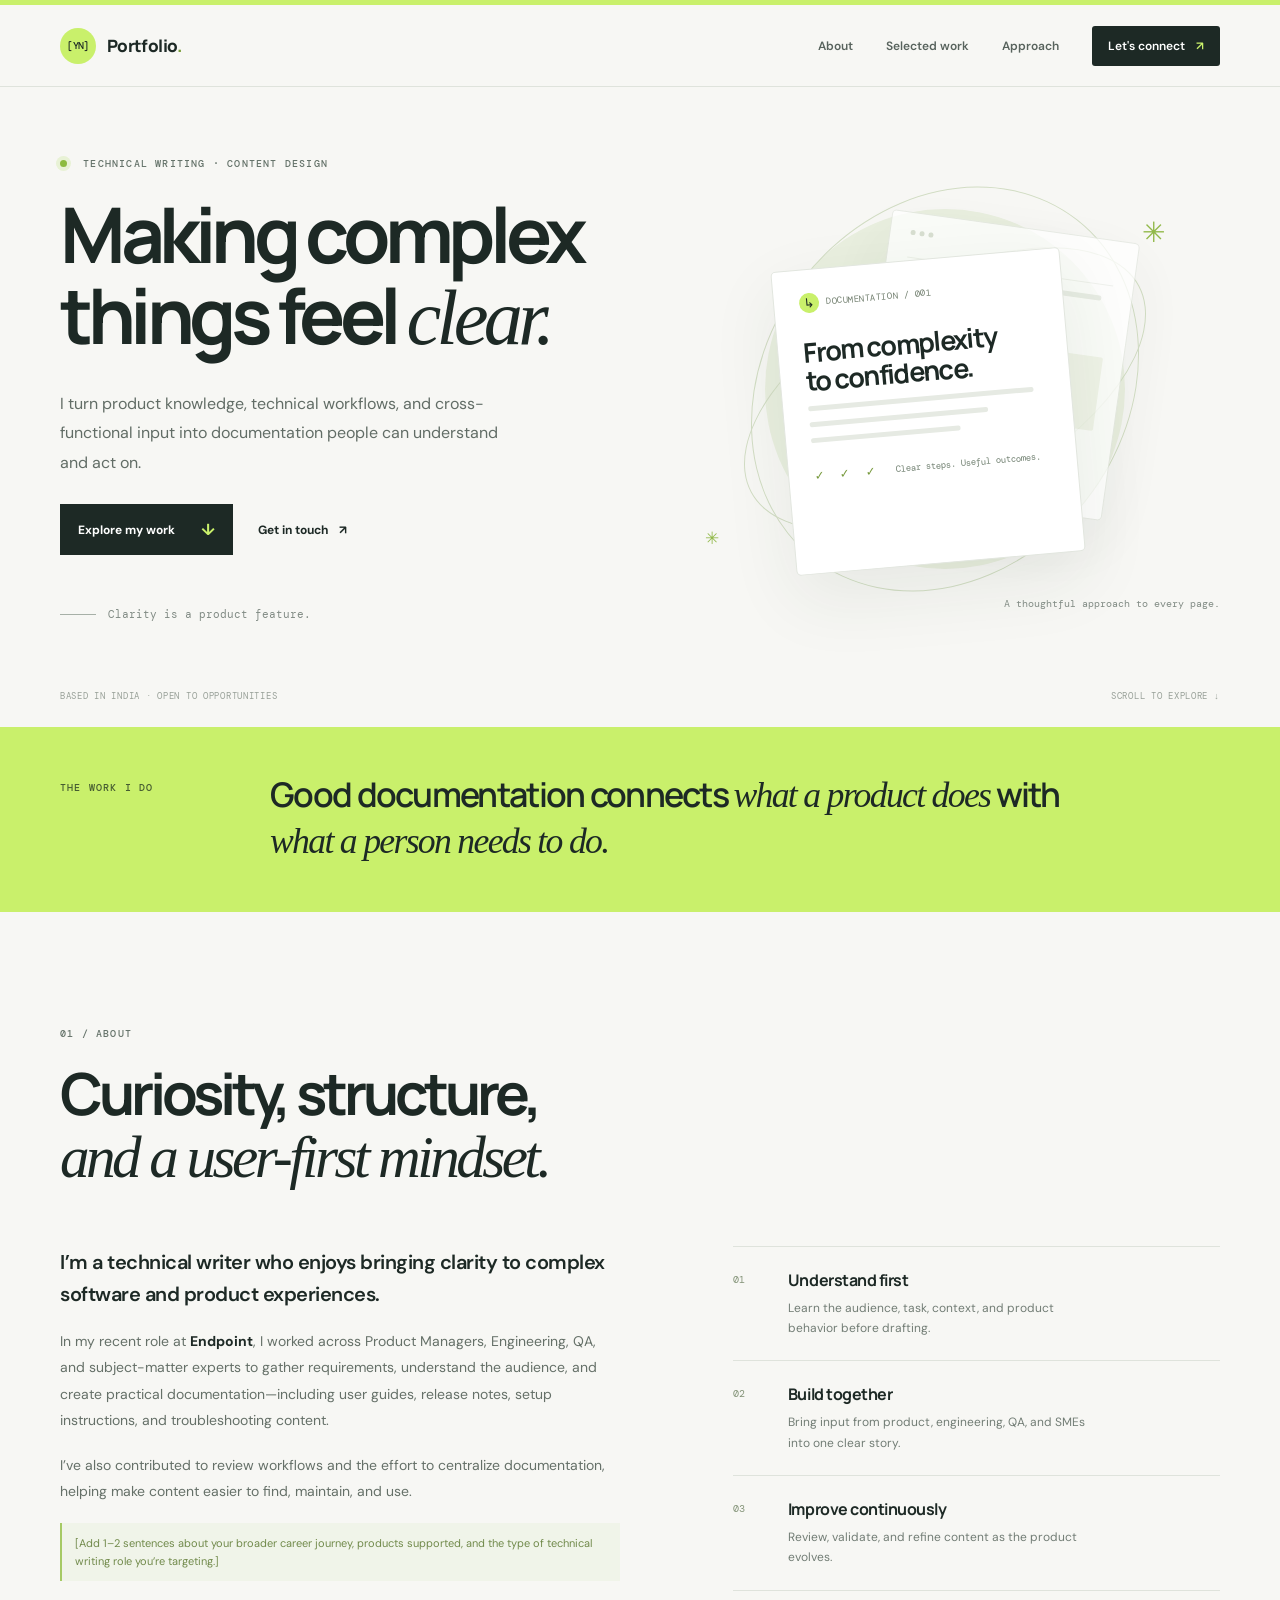
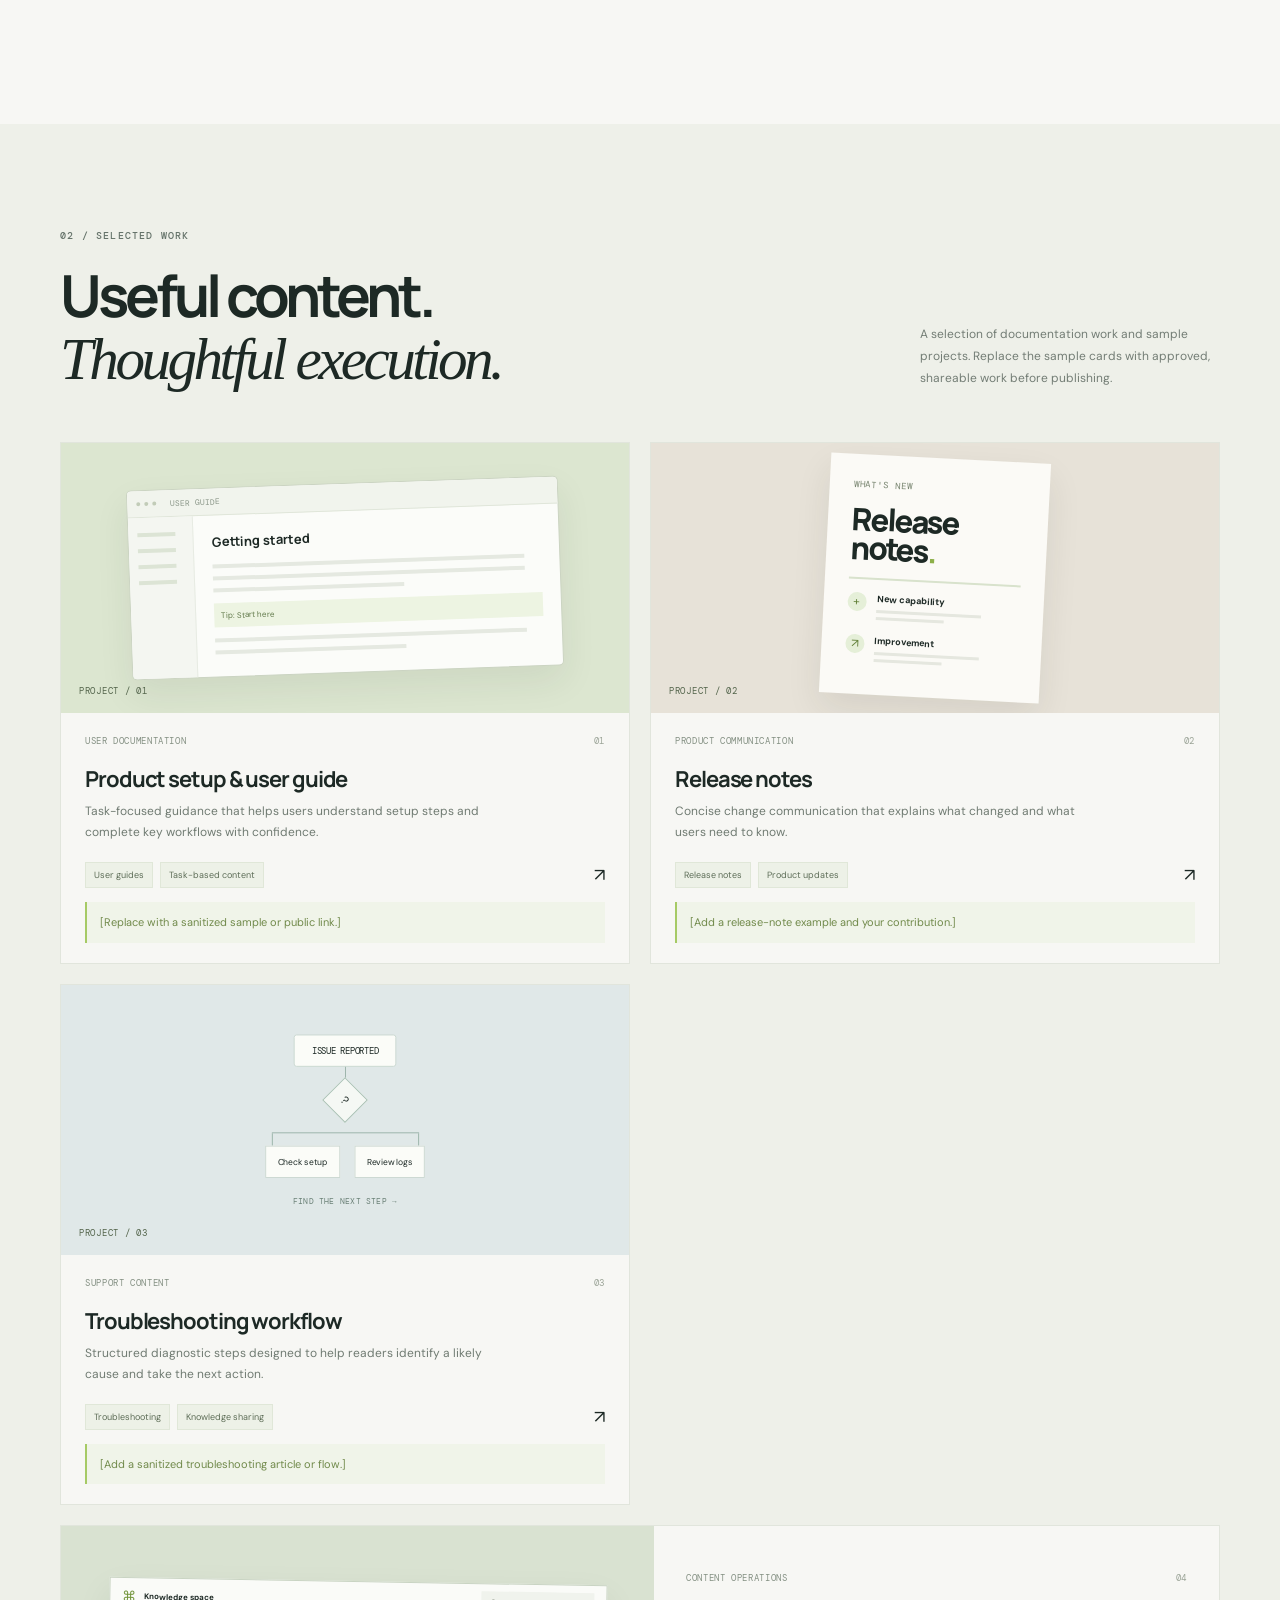
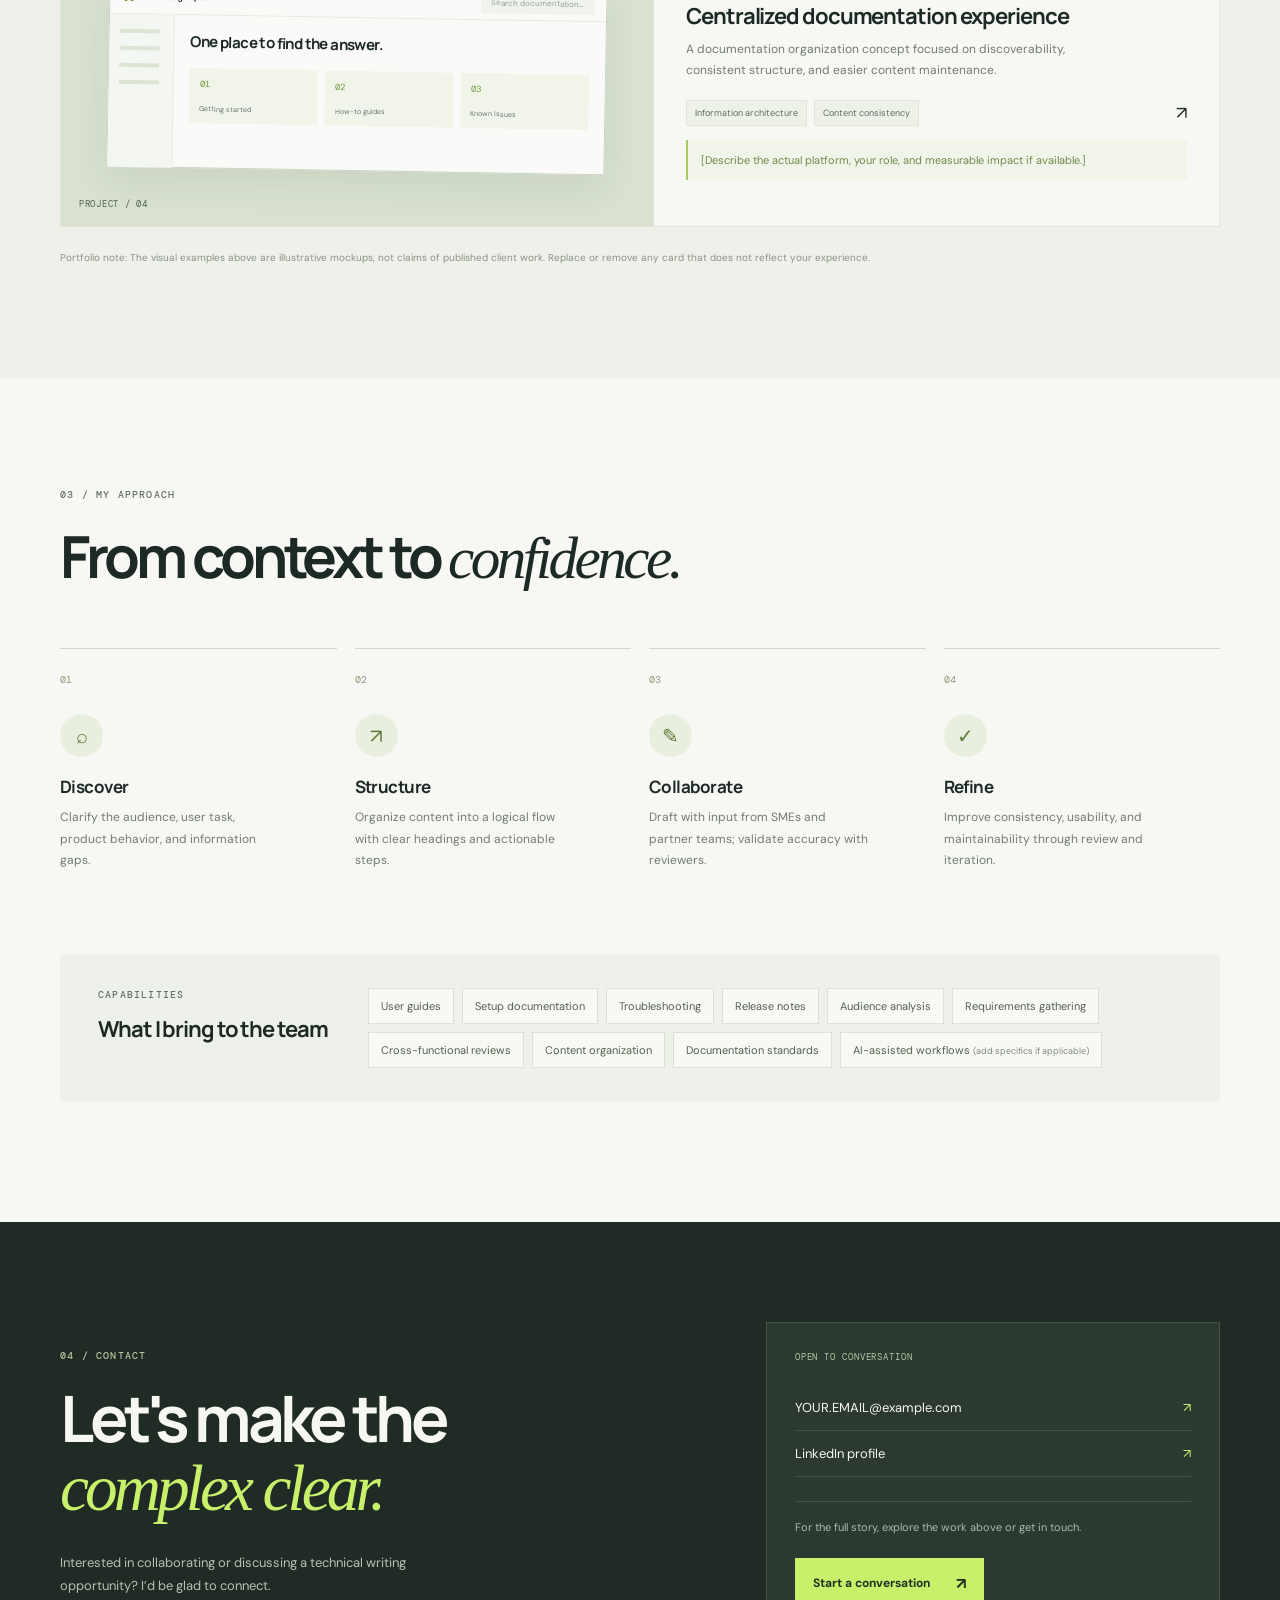
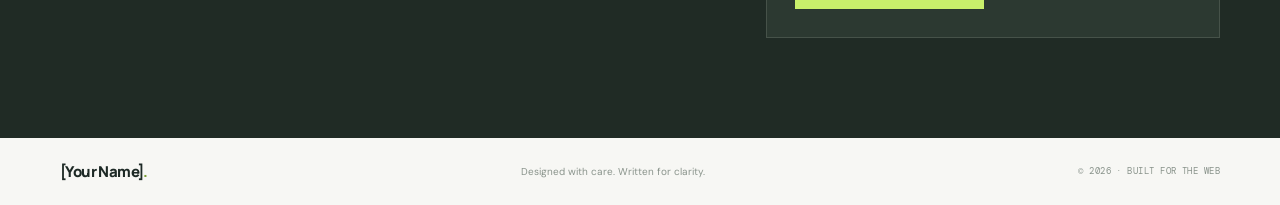
==== portfolio/index.html @ e4fd346b "Add initial technical writing portfolio layout This HTML file serves as a technical writing portfoli" ====
<!doctype html>
<html lang="en">
<head>
  <meta charset="utf-8">
  <meta name="viewport" content="width=device-width, initial-scale=1">
  <meta name="theme-color" content="#f7f7f4">
  <meta name="description" content="Technical writing portfolio showcasing documentation, content design, and cross-functional collaboration.">
  <title>[Your Name] — Technical Writing Portfolio</title>
  <link rel="preconnect" href="https://fonts.googleapis.com">
  <link rel="preconnect" href="https://fonts.gstatic.com" crossorigin>
  <link href="https://fonts.googleapis.com/css2?family=DM+Mono:wght@400;500&family=DM+Sans:wght@400;500;600;700&family=Manrope:wght@400;500;600;700;800&display=swap" rel="stylesheet">
  <style>
 :root{--paper:#f7f7f4;--ink:#1d2925;--muted:#68736d;--line:#dfe3dc;--green:#c9f06b;--green-dark:#334a25;--white:#fff;--serif:Georgia,"Times New Roman",serif;--sans:"DM Sans",sans-serif;--display:"Manrope",sans-serif;--mono:"DM Mono",monospace}
*{box-sizing:border-box}html{scroll-behavior:smooth;scroll-padding-top:90px}body{margin:0;background:var(--paper);color:var(--ink);font-family:var(--sans);-webkit-font-smoothing:antialiased}a{color:inherit;text-decoration:none}.topline{height:5px;background:var(--green)}.section-wrap{width:min(1160px,calc(100% - 64px));margin-inline:auto}.site-header{height:82px;padding:0 max(32px,calc((100vw - 1160px)/2));display:flex;align-items:center;justify-content:space-between;border-bottom:1px solid var(--line);background:rgba(247,247,244,.93);position:sticky;top:0;z-index:20;backdrop-filter:blur(14px)}.brand{display:flex;align-items:center;gap:11px;font-family:var(--display);font-weight:800;letter-spacing:-.04em}.brand-mark{display:grid;place-items:center;width:36px;height:36px;border-radius:50%;background:var(--green);font:500 10px var(--mono);letter-spacing:-.06em}.brand-name{font-size:17px}.brand-period,.footer-brand span{color:#789d35}.nav{display:flex;align-items:center;gap:33px;font-size:12px;font-weight:600;color:#58635d}.nav a{transition:color .2s}.nav a:hover,.text-link:hover{color:#73972e}.nav .nav-cta{padding:12px 16px;background:var(--ink);color:white;border-radius:3px}.nav-cta span{margin-left:8px;color:var(--green)}.menu-toggle{display:none}
.hero{min-height:640px;display:grid;grid-template-columns:1fr .9fr;align-items:center;position:relative;padding-top:50px;padding-bottom:86px}.eyebrow{font:500 10px var(--mono);letter-spacing:.12em;color:#65736a;margin:0 0 24px}.status-dot{display:inline-block;width:7px;height:7px;background:#8cbb3e;border-radius:50%;margin-right:9px;box-shadow:0 0 0 4px #e8f2d5}.hero h1,.section-heading h2,.work-heading h2,.contact-copy h2{font:700 clamp(46px,6vw,78px)/1.03 var(--display);letter-spacing:-.07em;margin:0}.hero h1 em,.section-heading h2 em,.work-heading h2 em,.contact-copy h2 em{font:italic 400 1.02em var(--serif);letter-spacing:-.06em}.hero-intro{max-width:465px;color:#626d66;font-size:16px;line-height:1.85;margin:26px 0 27px}.hero-actions{display:flex;align-items:center;gap:25px}.button{display:inline-flex;align-items:center;gap:26px;padding:15px 18px;font-size:12px;font-weight:700;transition:transform .2s,background .2s}.button:hover{transform:translateY(-2px)}.button-dark{background:var(--ink);color:white}.button-dark span{color:var(--green);font-size:16px}.text-link{font-size:12px;font-weight:700}.text-link span{margin-left:8px}.hero-note{display:flex;align-items:center;gap:12px;margin-top:52px;font:11px var(--mono);color:#818b84}.note-line{width:36px;height:1px;background:#a7b0a7}
.hero-art{height:460px;position:relative;display:flex;align-items:center;justify-content:center;isolation:isolate}.hero-art:before{content:"";position:absolute;width:360px;height:360px;border-radius:50%;background:#e9efdf;z-index:-2}.art-orbit{position:absolute;border:1px solid #d2ddc4;border-radius:50%;transform:rotate(-28deg)}.orbit-one{width:440px;height:220px}.orbit-two{width:360px;height:430px;transform:rotate(38deg)}.doc-card{position:absolute;width:270px;background:white;border:1px solid #e2e6df;box-shadow:0 25px 70px #263a2914;border-radius:5px}.card-back{padding:17px 20px;width:250px;height:280px;transform:translate(52px,-24px) rotate(8deg);opacity:.75}.doc-top{display:flex;gap:4px;padding-bottom:22px;border-bottom:1px solid #edf0eb}.doc-top span{width:5px;height:5px;border-radius:50%;background:#d1d9cc}.fake-line{height:5px;width:75%;background:#e6eae3;border-radius:2px;margin:11px 0}.fake-line.wide{width:95%}.fake-line.short{width:48%}.fake-line.medium{width:63%}.fake-block{height:74px;background:#f0f4e9;margin-top:24px;border-radius:2px}.card-front{padding:23px 25px;width:290px;min-height:305px;transform:translate(-17px,22px) rotate(-5deg)}.doc-label{font:9px var(--mono);letter-spacing:.06em;color:#748171;display:flex;align-items:center;gap:7px}.mini-icon{display:grid;place-items:center;width:20px;height:20px;border-radius:50%;background:var(--green);color:var(--ink);font-size:13px}.doc-heading{font:700 27px/1.08 var(--display);letter-spacing:-.06em;margin-top:24px}.doc-checks{margin-top:25px;display:grid;grid-template-columns:20px 20px 20px auto;align-items:center;gap:6px;color:#789a3e;font-size:12px}.doc-checks div{font:9px var(--mono);color:#718071;margin-left:4px}.art-spark{position:absolute;color:#92b94a;font-size:28px}.spark-one{top:55px;right:55px}.spark-two{bottom:70px;left:34px;font-size:17px}.art-caption{position:absolute;right:0;bottom:9px;font:10px var(--mono);color:#818b84}.hero-bottom{position:absolute;bottom:25px;left:0;right:0;display:flex;justify-content:space-between;color:#98a098;font:9px var(--mono);letter-spacing:.08em}
.intro-band{background:var(--green);padding:45px 0 48px}.band-inner{display:grid;grid-template-columns:190px 1fr;gap:20px;align-items:start}.band-inner .eyebrow{color:#465c31;margin:9px 0}.band-statement{font:600 clamp(23px,3vw,34px)/1.35 var(--display);letter-spacing:-.05em;max-width:800px;margin:0}.band-statement span{font:italic 400 1.05em var(--serif)}
.about-section{padding-top:115px;padding-bottom:125px}.section-heading{margin-bottom:54px}.section-heading .eyebrow,.work-heading .eyebrow,.contact-copy .eyebrow{margin-bottom:23px}.section-heading h2,.work-heading h2{font-size:clamp(39px,4.7vw,58px)}.about-grid{display:grid;grid-template-columns:1fr .85fr;gap:100px}.about-copy{max-width:560px}.about-copy p{font-size:14px;line-height:1.9;color:#657068;margin:0 0 18px}.about-copy p.lead{font-size:20px;line-height:1.6;color:var(--ink);font-weight:600;letter-spacing:-.025em}.about-copy strong{color:var(--ink)}.placeholder-note{color:#718a4b!important;background:#f0f4e9;border-left:2px solid #a6ca65;padding:11px 13px;font-size:11px!important;line-height:1.65!important}.about-aside{border-top:1px solid var(--line)}.aside-card{display:grid;grid-template-columns:40px 1fr;gap:15px;padding:22px 0;border-bottom:1px solid var(--line)}.aside-number{font:10px var(--mono);color:#829276;padding-top:4px}.aside-card h3{font:700 16px var(--display);letter-spacing:-.03em;margin:0 0 7px}.aside-card p{font-size:12px;line-height:1.7;color:#727d75;margin:0;max-width:310px}
.work-section{background:#eef0e9;padding:105px 0 112px}.work-heading{display:flex;justify-content:space-between;align-items:end;gap:35px;margin-bottom:48px}.work-heading-note{max-width:300px;color:#737d75;font-size:12px;line-height:1.8;margin:0 0 5px}.project-grid{display:grid;grid-template-columns:1fr 1fr;gap:20px}.project-card{background:var(--paper);border:1px solid #e1e5dc;transition:transform .25s,box-shadow .25s;min-width:0}.project-card:hover{transform:translateY(-5px);box-shadow:0 18px 36px #263a2910}.project-feature{grid-column:span 1}.project-wide{grid-column:span 2;display:grid;grid-template-columns:1.05fr 1fr}.project-visual{height:270px;position:relative;display:flex;align-items:center;justify-content:center;overflow:hidden;background:#dce6d0}.visual-index{position:absolute;left:18px;bottom:16px;font:9px var(--mono);letter-spacing:.08em;color:#53644b}.visual-guide{background:#dce6d0}.visual-window{width:76%;height:190px;background:#fbfcf9;border:1px solid #cbd4c2;border-radius:5px;box-shadow:0 15px 35px #25392114;overflow:hidden;transform:rotate(-2deg)}.window-bar{height:27px;background:#f1f4ed;border-bottom:1px solid #e0e6da;display:flex;align-items:center;gap:4px;padding:0 9px}.window-bar span{width:4px;height:4px;background:#c2ccb8;border-radius:50%}.window-bar b{font:8px var(--mono);color:#899587;margin-left:10px}.guide-layout{display:grid;grid-template-columns:65px 1fr;height:160px}.guide-side{background:#f4f6f1;border-right:1px solid #e7ebe3;padding:15px 9px}.guide-side i{display:block;height:4px;width:38px;background:#dce4d5;margin:0 0 12px}.guide-page{padding:17px 18px}.guide-page b{display:block;font:700 13px var(--display);margin-bottom:14px}.guide-page>span{display:block;height:4px;width:95%;background:#e5e9e1;margin:8px 0}.guide-page>span.short{width:58%}.guide-callout{font-size:8px;color:#61794a;background:#edf4e2;padding:7px;margin:11px 0}.visual-release{background:#e7e2d8}.release-sheet{width:220px;background:#fbfaf6;padding:24px 24px 18px;box-shadow:0 15px 35px #2e2a2117;transform:rotate(3deg)}.release-kicker{font:9px var(--mono);letter-spacing:.1em;color:#76836e}.release-title{font:800 31px/.95 var(--display);letter-spacing:-.07em;margin:14px 0}.release-title span{color:#8caf48}.release-rule{height:2px;background:#d8e2cc;margin-bottom:13px}.release-row{display:flex;gap:10px;margin:11px 0}.release-bullet{display:grid;place-items:center;width:19px;height:19px;border-radius:50%;background:#e5efd8;color:#64823b;font-size:12px}.release-row b{display:block;font-size:9px;margin-bottom:5px}.release-row i{display:block;width:105px;height:3px;background:#e5e7df;margin:4px 0}.release-row i.half{width:68px}.visual-troubleshoot{background:#e0e8e8}.flow-board{width:240px;text-align:center;display:flex;flex-direction:column;align-items:center;transform:scale(.95)}.flow-pill{font:9px var(--mono);padding:10px 18px;background:#fbfcf8;border:1px solid #cbd8d1;border-radius:3px}.flow-stem{height:18px;width:1px;background:#9ab3a9}.flow-diamond{display:grid;place-items:center;width:34px;height:34px;background:#f5f8f4;border:1px solid #a9c0b4;transform:rotate(45deg);font-size:12px}.flow-diamond::first-letter{transform:rotate(-45deg)}.flow-branches{width:155px;height:22px;display:flex;justify-content:space-between;border-top:1px solid #9ab3a9;margin-top:17px}.flow-branches span{height:15px;width:1px;background:#9ab3a9}.flow-outcomes{display:flex;gap:15px;margin-top:-8px}.flow-outcomes div{font-size:9px;background:#fbfcf8;border:1px solid #cbd8d1;padding:10px 12px}.flow-foot{font:8px var(--mono);letter-spacing:.06em;color:#6b8177;margin-top:19px}.visual-library{background:#d9e2d1}.library-panel{width:84%;height:190px;background:#fafbf8;border:1px solid #c9d4c3;box-shadow:0 15px 35px #25392114;transform:rotate(1deg)}.library-header{height:36px;display:flex;align-items:center;gap:8px;padding:0 12px;border-bottom:1px solid #e6ebe1;font-size:8px}.library-mark{font-size:14px;color:#72953b}.library-search{margin-left:auto;background:#f0f3ed;padding:6px 10px;color:#98a193}.library-content{display:grid;grid-template-columns:65px 1fr;height:153px}.library-nav{border-right:1px solid #e6ebe1;background:#f4f6f1;padding:15px 10px}.library-nav i{display:block;width:40px;height:4px;background:#dce4d5;margin-bottom:13px}.library-main{padding:16px}.library-title{font:700 15px var(--display);letter-spacing:-.04em;margin-bottom:16px}.library-cards{display:flex;gap:7px}.library-cards div{display:flex;flex-direction:column;gap:14px;background:#f1f5e9;padding:10px;flex:1}.library-cards b{font:9px var(--mono);color:#789846}.library-cards span{font-size:7px;color:#687566}.project-info{padding:22px 24px 20px}.project-meta{display:flex;justify-content:space-between;font:9px var(--mono);letter-spacing:.07em;color:#849083}.project-meta span:last-child{color:#9ba497}.project-info h3{font:700 22px/1.2 var(--display);letter-spacing:-.05em;margin:19px 0 9px}.project-info>p:not(.placeholder-note){font-size:12px;line-height:1.75;color:#707b72;max-width:430px;margin:0 0 19px}.project-footer{display:flex;align-items:center;gap:7px;flex-wrap:wrap}.tag{font-size:9px;color:#5e6e58;background:#edf1e7;border:1px solid #e0e7d8;padding:6px 8px}.project-footer a{margin-left:auto;font-size:18px}.small-note{margin:14px 0 0}.project-wide .project-visual{height:100%;min-height:300px}.project-wide .project-info{align-self:center;padding:32px}.work-disclaimer{font-size:10px;color:#8a9488;margin:22px 0 0;line-height:1.7}
.approach-section{padding-top:110px;padding-bottom:120px}.process-grid{display:grid;grid-template-columns:repeat(4,1fr);gap:18px;margin:55px 0 82px}.process-step{border-top:1px solid #cfd7ca;padding-top:18px;position:relative}.process-count{font:10px var(--mono);color:#8a9c7b}.process-icon{width:43px;height:43px;border-radius:50%;background:#e9efdf;display:grid;place-items:center;margin:26px 0 18px;font-size:20px;color:#5e7b39}.process-step h3{font:700 17px var(--display);letter-spacing:-.03em;margin:0 0 9px}.process-step p{font-size:12px;line-height:1.8;color:#717c73;margin:0;max-width:220px}.skills-panel{background:#eef1e9;padding:34px 38px;display:grid;grid-template-columns:240px 1fr;gap:30px}.skills-panel .eyebrow{margin-bottom:13px}.skills-panel h3{font:700 22px var(--display);letter-spacing:-.05em;margin:0}.skill-list{display:flex;align-content:start;align-items:flex-start;flex-wrap:wrap;gap:8px}.skill-list span{padding:10px 12px;border:1px solid #dbe2d4;background:#f8f9f5;font-size:11px;color:#53614f}.skill-list small{font-size:9px;color:#7f8a7b}
.contact-section{background:#202b25;color:#f6f7f1;padding:100px 0}.contact-inner{display:grid;grid-template-columns:1fr .75fr;gap:100px;align-items:center}.contact-copy .eyebrow{color:#b3c49d}.contact-copy h2{font-size:clamp(44px,5vw,68px)}.contact-copy h2 em{color:var(--green)}.contact-copy>p:last-child{font-size:13px;line-height:1.8;color:#b6c0b8;max-width:370px;margin-top:25px}.contact-card{background:#2c3931;border:1px solid #465249;padding:28px}.contact-card-label{font:9px var(--mono);letter-spacing:.1em;color:#b7c8a4;display:block;margin-bottom:22px}.contact-link{display:flex;justify-content:space-between;gap:15px;padding:14px 0;border-bottom:1px solid #465249;font-size:13px}.contact-link span{color:var(--green)}.contact-separator{height:1px;background:#465249;margin:24px 0 16px}.contact-small{font-size:11px;line-height:1.7;color:#aeb9b0}.button-light{background:var(--green);color:#24311f;margin-top:10px}.button-light span{font-size:16px}.footer{display:flex;align-items:center;justify-content:space-between;padding-top:23px;padding-bottom:23px;gap:15px}.footer-brand{font:800 15px var(--display);letter-spacing:-.04em}.footer p{font-size:10px;color:#89938b;margin:0}.footer>span{font:9px var(--mono);color:#89938b;letter-spacing:.05em}
.reveal{opacity:0;transform:translateY(18px);transition:opacity .7s ease,transform .7s ease}.reveal.is-visible{opacity:1;transform:translateY(0)}@media(prefers-reduced-motion:reduce){html{scroll-behavior:auto}.reveal{opacity:1;transform:none;transition:none}*{animation:none!important;transition:none!important}}
@media(max-width:850px){.section-wrap{width:min(100% - 40px,680px)}.site-header{padding:0 20px;height:72px}.menu-toggle{display:flex;flex-direction:column;gap:5px;border:0;background:none;padding:10px;cursor:pointer}.menu-toggle span{width:22px;height:2px;background:var(--ink)}.nav{display:none;position:absolute;top:71px;left:0;right:0;background:var(--paper);padding:20px;flex-direction:column;align-items:stretch;gap:0;border-bottom:1px solid var(--line)}.nav.open{display:flex}.nav a{padding:14px 4px}.nav .nav-cta{margin-top:8px;text-align:center}.hero{grid-template-columns:1fr .8fr;min-height:600px}.hero h1{font-size:clamp(42px,7vw,60px)}.hero-art{transform:scale(.83);margin:0 -35px}.about-grid{gap:40px}.project-info{padding:20px}.project-info h3{font-size:19px}.project-visual{height:235px}.project-wide .project-visual{min-height:260px}.skills-panel{grid-template-columns:1fr;gap:22px}.contact-inner{gap:40px}}
@media(max-width:620px){.section-wrap{width:calc(100% - 38px)}.hero{display:flex;flex-direction:column;align-items:stretch;padding-top:65px;padding-bottom:78px;min-height:unset}.hero h1{font-size:clamp(49px,13vw,68px)}.hero-intro{font-size:14px}.hero-note{margin-top:32px}.hero-art{height:340px;transform:scale(.82);margin:-3px -30px 0}.hero-bottom{bottom:22px;font-size:8px}.hero-bottom span:last-child{display:none}.intro-band{padding:33px 0}.band-inner{grid-template-columns:1fr;gap:9px}.band-inner .eyebrow{margin:0}.band-statement{font-size:25px}.about-section,.approach-section{padding-top:78px;padding-bottom:80px}.section-heading{margin-bottom:35px}.section-heading h2,.work-heading h2{font-size:42px}.about-grid{grid-template-columns:1fr;gap:35px}.about-copy p.lead{font-size:18px}.work-section{padding:75px 0 78px}.work-heading{display:block;margin-bottom:30px}.work-heading-note{margin-top:22px}.project-grid{grid-template-columns:1fr;gap:16px}.project-wide{grid-column:span 1;display:block}.project-wide .project-visual{height:245px;min-height:0}.project-wide .project-info{padding:20px}.project-visual{height:245px}.process-grid{grid-template-columns:1fr 1fr;gap:28px 17px;margin:38px 0 54px}.process-icon{margin:18px 0 14px}.process-step p{font-size:11px}.skills-panel{padding:25px 20px}.skill-list span{font-size:10px;padding:9px}.contact-section{padding:75px 0}.contact-inner{grid-template-columns:1fr;gap:35px}.contact-copy h2{font-size:52px}.contact-card{padding:23px 20px}.contact-link{font-size:11px}.footer{flex-wrap:wrap}.footer p{order:3;width:100%}.footer>span{font-size:8px}}

</style>
</head>
<body>
  <div class="topline"></div>
  <header class="site-header">
    <a class="brand" href="#home" aria-label="Back to top">
      <span class="brand-mark">[YN]</span>
      <span class="brand-name">Portfolio<span class="brand-period">.</span></span>
    </a>
    <button class="menu-toggle" aria-label="Toggle navigation" aria-expanded="false">
      <span></span><span></span>
    </button>
    <nav class="nav" aria-label="Main navigation">
      <a href="#about">About</a>
      <a href="#work">Selected work</a>
      <a href="#approach">Approach</a>
      <a href="#contact" class="nav-cta">Let's connect <span aria-hidden="true">↗</span></a>
    </nav>
  </header>

  <main>
    <section class="hero section-wrap" id="home">
      <div class="hero-copy reveal">
        <p class="eyebrow"><span class="status-dot"></span> TECHNICAL WRITING · CONTENT DESIGN</p>
        <h1>Making complex<br>things feel <em>clear.</em></h1>
        <p class="hero-intro">I turn product knowledge, technical workflows, and cross-functional input into documentation people can understand and act on.</p>
        <div class="hero-actions">
          <a class="button button-dark" href="#work">Explore my work <span aria-hidden="true">↓</span></a>
          <a class="text-link" href="#contact">Get in touch <span aria-hidden="true">↗</span></a>
        </div>
        <div class="hero-note"><span class="note-line"></span><span>Clarity is a product feature.</span></div>
      </div>
      <div class="hero-art reveal" aria-label="Abstract documentation illustration">
        <div class="art-orbit orbit-one"></div><div class="art-orbit orbit-two"></div>
        <div class="art-spark spark-one">✳</div><div class="art-spark spark-two">✳</div>
        <div class="doc-card card-back"><div class="doc-top"><span></span><span></span><span></span></div><div class="fake-line wide"></div><div class="fake-line"></div><div class="fake-line short"></div><div class="fake-block"></div></div>
        <div class="doc-card card-front">
          <div class="doc-label"><span class="mini-icon">↳</span> DOCUMENTATION / 001</div>
          <div class="doc-heading">From complexity<br>to confidence.</div>
          <div class="fake-line wide"></div><div class="fake-line"></div><div class="fake-line medium"></div>
          <div class="doc-checks"><span>✓</span><span>✓</span><span>✓</span><div>Clear steps. Useful outcomes.</div></div>
        </div>
        <div class="art-caption">A thoughtful approach to every page.</div>
      </div>
      <div class="hero-bottom"><span>BASED IN INDIA · OPEN TO OPPORTUNITIES</span><span>SCROLL TO EXPLORE ↓</span></div>
    </section>

    <section class="intro-band">
      <div class="section-wrap band-inner">
        <p class="eyebrow">THE WORK I DO</p>
        <p class="band-statement">Good documentation connects <span>what a product does</span> with <span>what a person needs to do.</span></p>
      </div>
    </section>

    <section class="section-wrap about-section" id="about">
      <div class="section-heading reveal">
        <p class="eyebrow">01 / ABOUT</p>
        <h2>Curiosity, structure,<br><em>and a user-first mindset.</em></h2>
      </div>
      <div class="about-grid">
        <div class="about-copy reveal">
          <p class="lead">I’m a technical writer who enjoys bringing clarity to complex software and product experiences.</p>
          <p>In my recent role at <strong>Endpoint</strong>, I worked across Product Managers, Engineering, QA, and subject-matter experts to gather requirements, understand the audience, and create practical documentation—including user guides, release notes, setup instructions, and troubleshooting content.</p>
          <p>I’ve also contributed to review workflows and the effort to centralize documentation, helping make content easier to find, maintain, and use.</p>
          <p class="placeholder-note">[Add 1–2 sentences about your broader career journey, products supported, and the type of technical writing role you’re targeting.]</p>
        </div>
        <div class="about-aside reveal">
          <div class="aside-card">
            <span class="aside-number">01</span><div><h3>Understand first</h3><p>Learn the audience, task, context, and product behavior before drafting.</p></div>
          </div>
          <div class="aside-card">
            <span class="aside-number">02</span><div><h3>Build together</h3><p>Bring input from product, engineering, QA, and SMEs into one clear story.</p></div>
          </div>
          <div class="aside-card">
            <span class="aside-number">03</span><div><h3>Improve continuously</h3><p>Review, validate, and refine content as the product evolves.</p></div>
          </div>
        </div>
      </div>
    </section>

    <section class="work-section" id="work">
      <div class="section-wrap">
        <div class="work-heading reveal">
          <div><p class="eyebrow">02 / SELECTED WORK</p><h2>Useful content.<br><em>Thoughtful execution.</em></h2></div>
          <p class="work-heading-note">A selection of documentation work and sample projects. Replace the sample cards with approved, shareable work before publishing.</p>
        </div>
        <div class="project-grid">
          <article class="project-card project-feature reveal">
            <div class="project-visual visual-guide">
              <div class="visual-window"><div class="window-bar"><span></span><span></span><span></span><b>USER GUIDE</b></div><div class="guide-layout"><div class="guide-side"><i></i><i></i><i></i><i></i></div><div class="guide-page"><b>Getting started</b><span></span><span></span><span class="short"></span><div class="guide-callout">Tip: Start here</div><span></span><span class="short"></span></div></div></div>
              <span class="visual-index">PROJECT / 01</span>
            </div>
            <div class="project-info"><div class="project-meta"><span>USER DOCUMENTATION</span><span>01</span></div><h3>Product setup & user guide</h3><p>Task-focused guidance that helps users understand setup steps and complete key workflows with confidence.</p><div class="project-footer"><span class="tag">User guides</span><span class="tag">Task-based content</span><a href="#contact" aria-label="Ask about the user guide sample">↗</a></div><p class="placeholder-note small-note">[Replace with a sanitized sample or public link.]</p></div>
          </article>
          <article class="project-card reveal">
            <div class="project-visual visual-release">
              <div class="release-sheet"><div class="release-kicker">WHAT'S NEW</div><div class="release-title">Release<br>notes<span>.</span></div><div class="release-rule"></div><div class="release-row"><span class="release-bullet">+</span><div><b>New capability</b><i></i><i class="half"></i></div></div><div class="release-row"><span class="release-bullet">↗</span><div><b>Improvement</b><i></i><i class="half"></i></div></div></div>
              <span class="visual-index">PROJECT / 02</span>
            </div>
            <div class="project-info"><div class="project-meta"><span>PRODUCT COMMUNICATION</span><span>02</span></div><h3>Release notes</h3><p>Concise change communication that explains what changed and what users need to know.</p><div class="project-footer"><span class="tag">Release notes</span><span class="tag">Product updates</span><a href="#contact" aria-label="Ask about the release notes sample">↗</a></div><p class="placeholder-note small-note">[Add a release-note example and your contribution.]</p></div>
          </article>
          <article class="project-card reveal">
            <div class="project-visual visual-troubleshoot">
              <div class="flow-board"><div class="flow-pill">ISSUE REPORTED</div><div class="flow-stem"></div><div class="flow-diamond">?</div><div class="flow-branches"><span></span><span></span></div><div class="flow-outcomes"><div>Check setup</div><div>Review logs</div></div><div class="flow-foot">FIND THE NEXT STEP →</div></div>
              <span class="visual-index">PROJECT / 03</span>
            </div>
            <div class="project-info"><div class="project-meta"><span>SUPPORT CONTENT</span><span>03</span></div><h3>Troubleshooting workflow</h3><p>Structured diagnostic steps designed to help readers identify a likely cause and take the next action.</p><div class="project-footer"><span class="tag">Troubleshooting</span><span class="tag">Knowledge sharing</span><a href="#contact" aria-label="Ask about the troubleshooting sample">↗</a></div><p class="placeholder-note small-note">[Add a sanitized troubleshooting article or flow.]</p></div>
          </article>
          <article class="project-card project-wide reveal">
            <div class="project-visual visual-library">
              <div class="library-panel"><div class="library-header"><span class="library-mark">⌘</span><b>Knowledge space</b><span class="library-search">Search documentation…</span></div><div class="library-content"><div class="library-nav"><i></i><i></i><i></i><i></i></div><div class="library-main"><div class="library-title">One place to find the answer.</div><div class="library-cards"><div><b>01</b><span>Getting started</span></div><div><b>02</b><span>How-to guides</span></div><div><b>03</b><span>Known issues</span></div></div></div></div></div>
              <span class="visual-index">PROJECT / 04</span>
            </div>
            <div class="project-info"><div class="project-meta"><span>CONTENT OPERATIONS</span><span>04</span></div><h3>Centralized documentation experience</h3><p>A documentation organization concept focused on discoverability, consistent structure, and easier content maintenance.</p><div class="project-footer"><span class="tag">Information architecture</span><span class="tag">Content consistency</span><a href="#contact" aria-label="Ask about documentation centralization">↗</a></div><p class="placeholder-note small-note">[Describe the actual platform, your role, and measurable impact if available.]</p></div>
          </article>
        </div>
        <p class="work-disclaimer">Portfolio note: The visual examples above are illustrative mockups, not claims of published client work. Replace or remove any card that does not reflect your experience.</p>
      </div>
    </section>

    <section class="section-wrap approach-section" id="approach">
      <div class="section-heading reveal">
        <p class="eyebrow">03 / MY APPROACH</p>
        <h2>From context to <em>confidence.</em></h2>
      </div>
      <div class="process-grid">
        <div class="process-step reveal"><span class="process-count">01</span><div class="process-icon">⌕</div><h3>Discover</h3><p>Clarify the audience, user task, product behavior, and information gaps.</p></div>
        <div class="process-step reveal"><span class="process-count">02</span><div class="process-icon">↗</div><h3>Structure</h3><p>Organize content into a logical flow with clear headings and actionable steps.</p></div>
        <div class="process-step reveal"><span class="process-count">03</span><div class="process-icon">✎</div><h3>Collaborate</h3><p>Draft with input from SMEs and partner teams; validate accuracy with reviewers.</p></div>
        <div class="process-step reveal"><span class="process-count">04</span><div class="process-icon">✓</div><h3>Refine</h3><p>Improve consistency, usability, and maintainability through review and iteration.</p></div>
      </div>
      <div class="skills-panel reveal">
        <div><p class="eyebrow">CAPABILITIES</p><h3>What I bring to the team</h3></div>
        <div class="skill-list">
          <span>User guides</span><span>Setup documentation</span><span>Troubleshooting</span><span>Release notes</span><span>Audience analysis</span><span>Requirements gathering</span><span>Cross-functional reviews</span><span>Content organization</span><span>Documentation standards</span><span>AI-assisted workflows <small>(add specifics if applicable)</small></span>
        </div>
      </div>
    </section>

    <section class="contact-section" id="contact">
      <div class="section-wrap contact-inner">
        <div class="contact-copy reveal"><p class="eyebrow">04 / CONTACT</p><h2>Let's make the<br><em>complex clear.</em></h2><p>Interested in collaborating or discussing a technical writing opportunity? I’d be glad to connect.</p></div>
        <div class="contact-card reveal">
          <span class="contact-card-label">OPEN TO CONVERSATION</span>
          <a class="contact-link" href="mailto:YOUR.EMAIL@example.com">YOUR.EMAIL@example.com <span>↗</span></a>
          <a class="contact-link" href="https://www.linkedin.com/in/YOUR-LINKEDIN/" target="_blank" rel="noreferrer">LinkedIn profile <span>↗</span></a>
          <div class="contact-separator"></div>
          <p class="contact-small">For the full story, explore the work above or get in touch.</p>
          <a class="button button-light" href="mailto:YOUR.EMAIL@example.com">Start a conversation <span>↗</span></a>
        </div>
      </div>
    </section>
  </main>

  <footer class="footer section-wrap"><a class="footer-brand" href="#home">[Your Name]<span>.</span></a><p>Designed with care. Written for clarity.</p><span>© <span id="year"></span> · BUILT FOR THE WEB</span></footer>
  <script>
const menuButton = document.querySelector('.menu-toggle');
const nav = document.querySelector('.nav');
if (menuButton && nav) {
  menuButton.addEventListener('click', () => {
    const isOpen = nav.classList.toggle('open');
    menuButton.setAttribute('aria-expanded', String(isOpen));
  });
  nav.querySelectorAll('a').forEach(link => link.addEventListener('click', () => {
    nav.classList.remove('open');
    menuButton.setAttribute('aria-expanded', 'false');
  }));
}

document.querySelector('#year').textContent = new Date().getFullYear();

const revealItems = document.querySelectorAll('.reveal');
if ('IntersectionObserver' in window) {
  const observer = new IntersectionObserver(entries => {
    entries.forEach(entry => {
      if (entry.isIntersecting) {
        entry.target.classList.add('is-visible');
        observer.unobserve(entry.target);
      }
    });
  }, { threshold: 0.12 });
  revealItems.forEach(item => observer.observe(item));
} else {
  revealItems.forEach(item => item.classList.add('is-visible'));
}

</script>
</body>
</html>
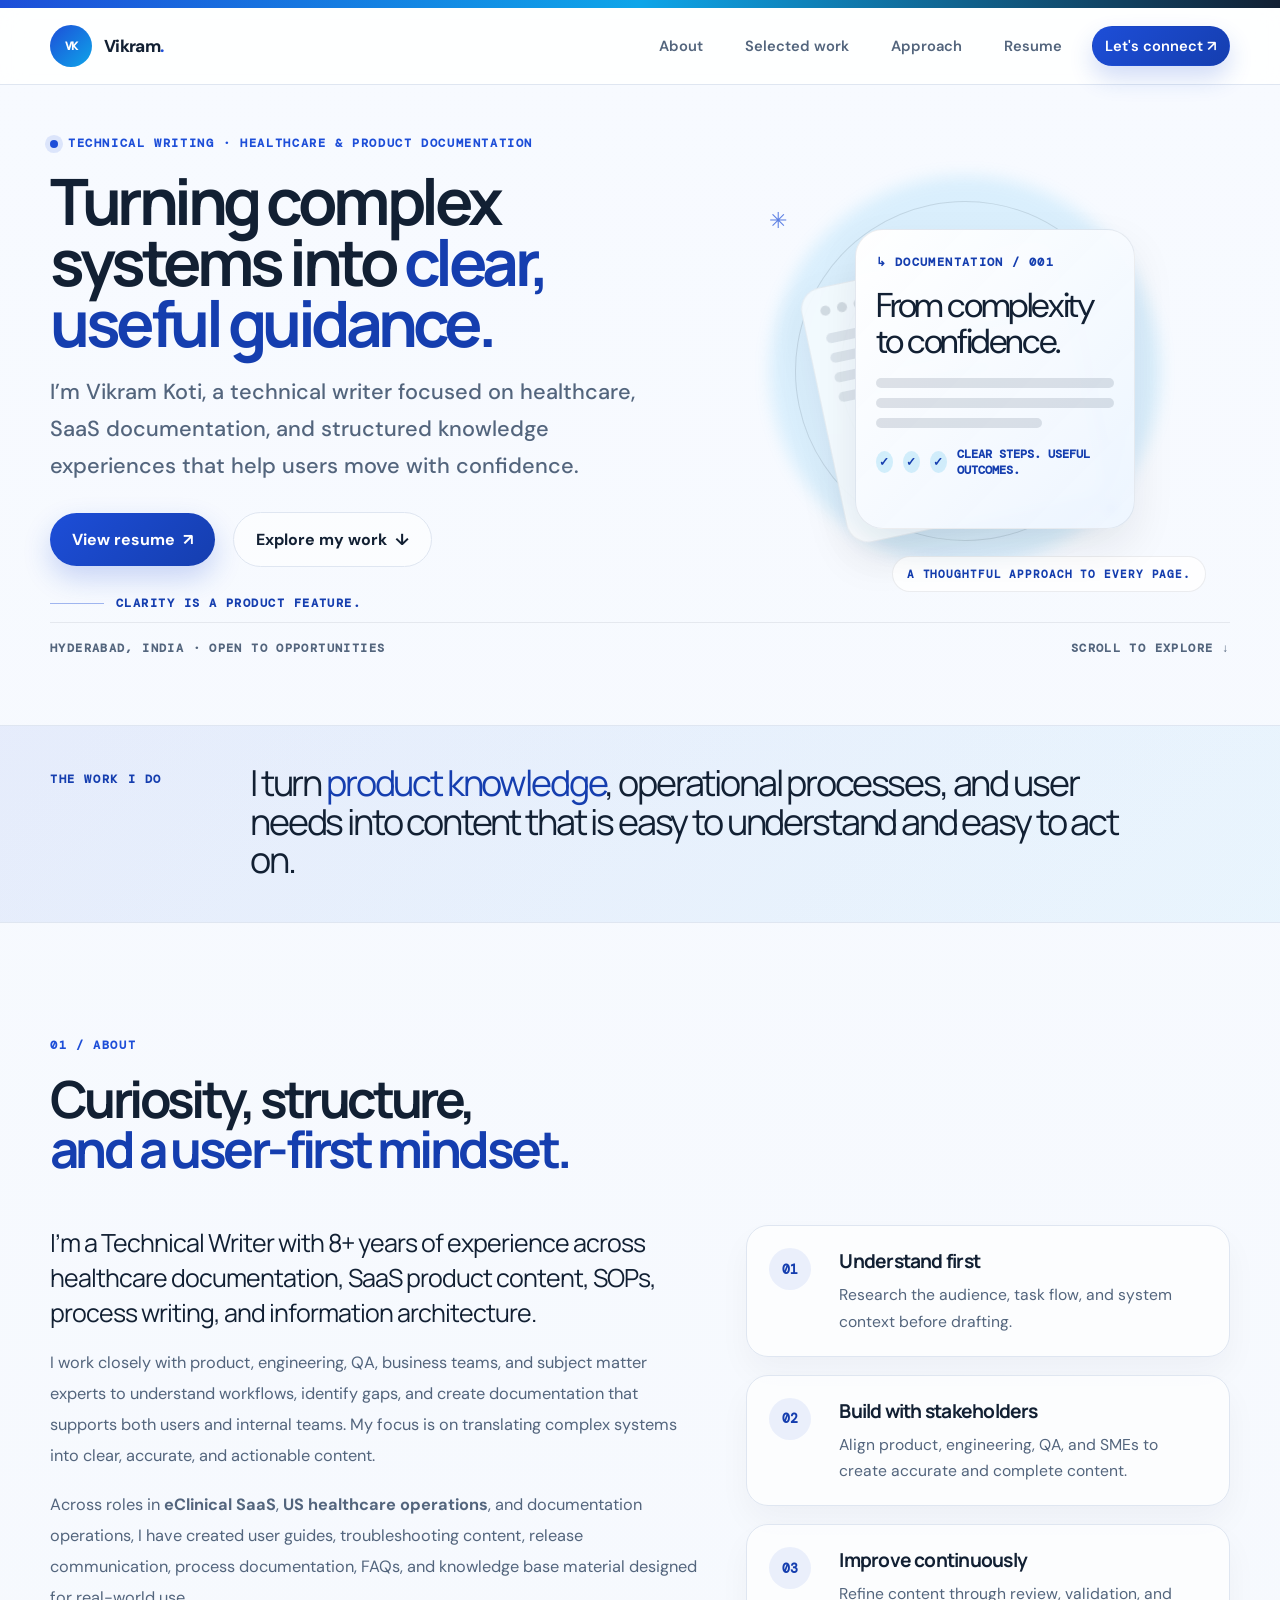
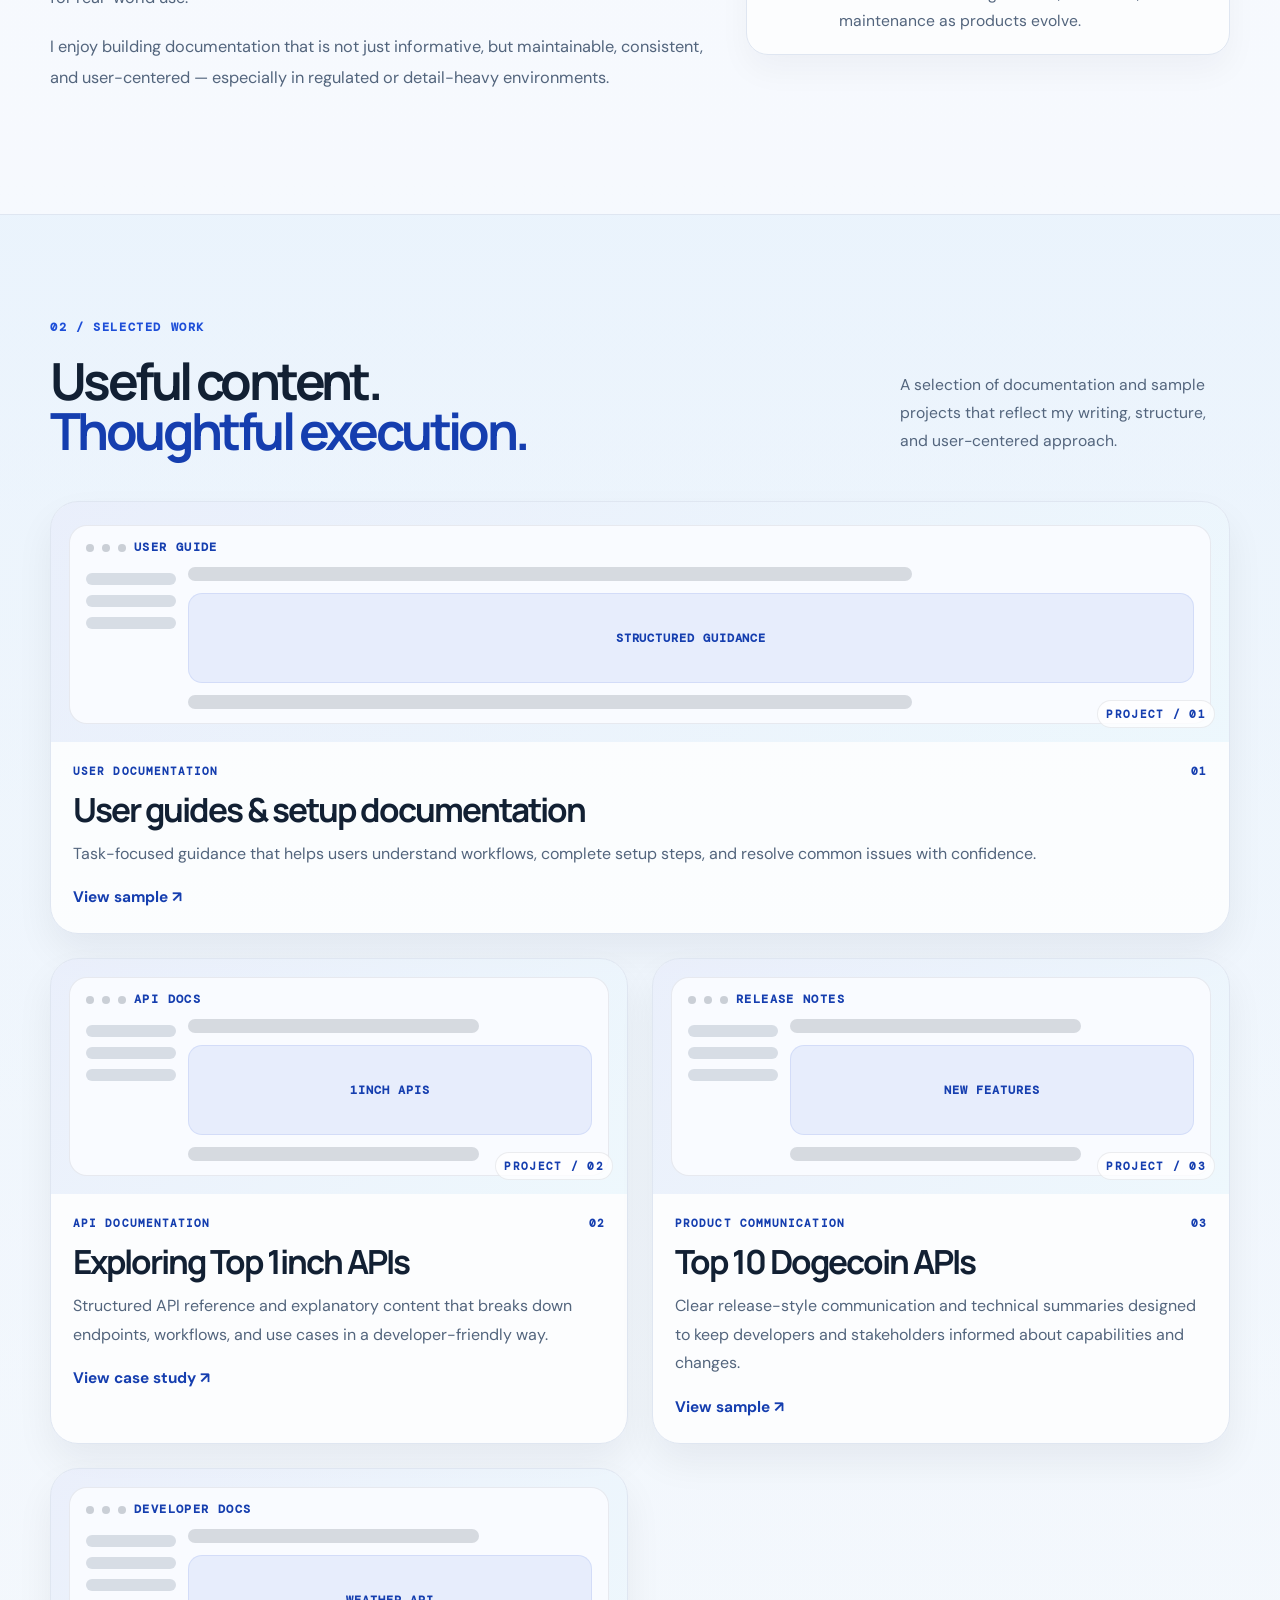
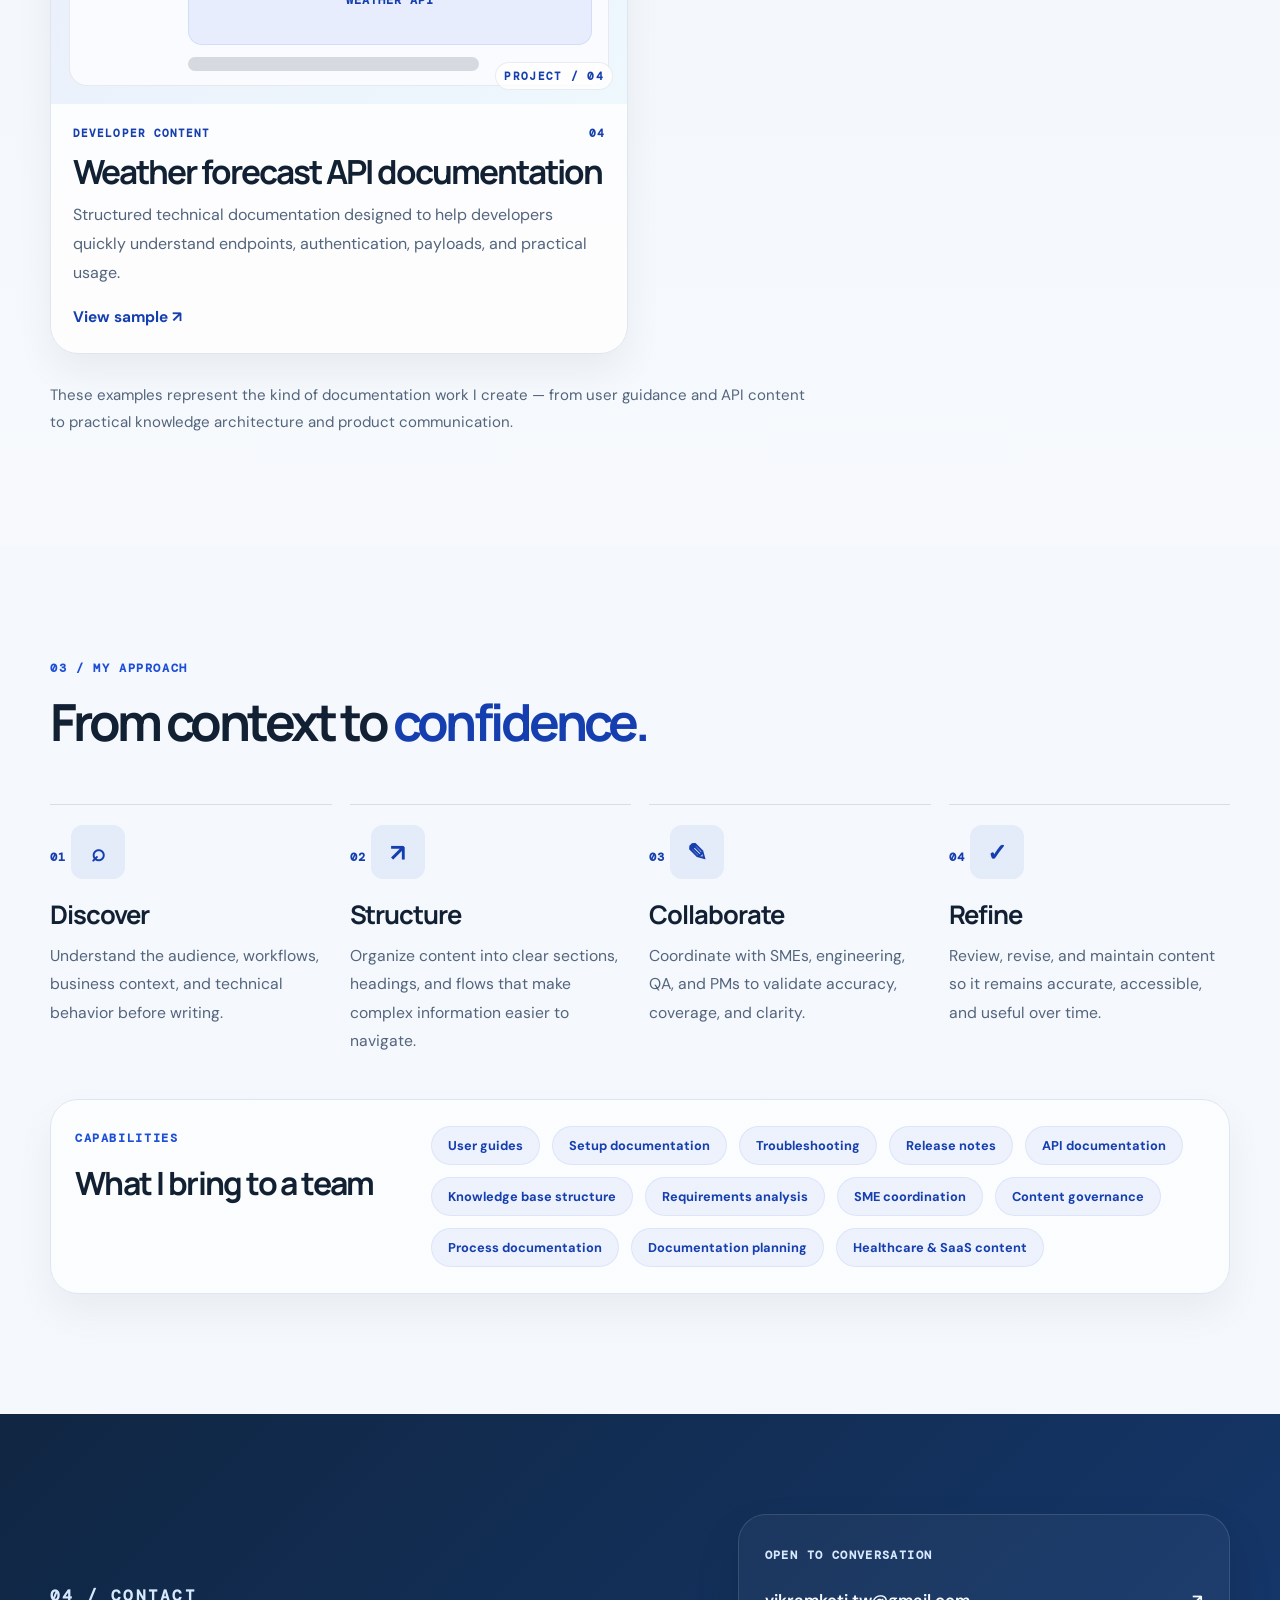
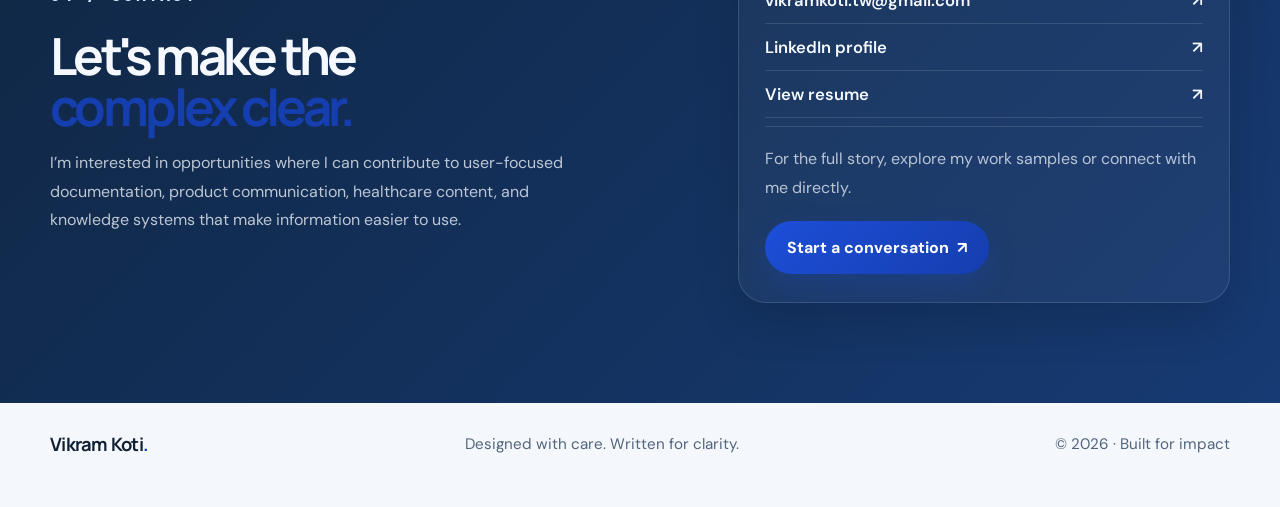
==== commit 17cf8d62: "Align the portfolio page styling with the resume and 1inch case study look and add resume links thro" ====
--- a/portfolio/index.html
+++ b/portfolio/index.html
@@ -3,101 +3,1106 @@
 <head>
   <meta charset="utf-8">
   <meta name="viewport" content="width=device-width, initial-scale=1">
-  <meta name="theme-color" content="#f7f7f4">
-  <meta name="description" content="Technical writing portfolio showcasing documentation, content design, and cross-functional collaboration.">
-  <title>[Your Name] — Technical Writing Portfolio</title>
+  <meta name="theme-color" content="#f4f7fb">
+  <meta name="description" content="Technical writing portfolio showcasing documentation, product communication, and user-centered content design for Vikram Koti.">
+  <title>Vikram Koti — Technical Writing Portfolio</title>
   <link rel="preconnect" href="https://fonts.googleapis.com">
   <link rel="preconnect" href="https://fonts.gstatic.com" crossorigin>
   <link href="https://fonts.googleapis.com/css2?family=DM+Mono:wght@400;500&family=DM+Sans:wght@400;500;600;700&family=Manrope:wght@400;500;600;700;800&display=swap" rel="stylesheet">
   <style>
- :root{--paper:#f7f7f4;--ink:#1d2925;--muted:#68736d;--line:#dfe3dc;--green:#c9f06b;--green-dark:#334a25;--white:#fff;--serif:Georgia,"Times New Roman",serif;--sans:"DM Sans",sans-serif;--display:"Manrope",sans-serif;--mono:"DM Mono",monospace}
-*{box-sizing:border-box}html{scroll-behavior:smooth;scroll-padding-top:90px}body{margin:0;background:var(--paper);color:var(--ink);font-family:var(--sans);-webkit-font-smoothing:antialiased}a{color:inherit;text-decoration:none}.topline{height:5px;background:var(--green)}.section-wrap{width:min(1160px,calc(100% - 64px));margin-inline:auto}.site-header{height:82px;padding:0 max(32px,calc((100vw - 1160px)/2));display:flex;align-items:center;justify-content:space-between;border-bottom:1px solid var(--line);background:rgba(247,247,244,.93);position:sticky;top:0;z-index:20;backdrop-filter:blur(14px)}.brand{display:flex;align-items:center;gap:11px;font-family:var(--display);font-weight:800;letter-spacing:-.04em}.brand-mark{display:grid;place-items:center;width:36px;height:36px;border-radius:50%;background:var(--green);font:500 10px var(--mono);letter-spacing:-.06em}.brand-name{font-size:17px}.brand-period,.footer-brand span{color:#789d35}.nav{display:flex;align-items:center;gap:33px;font-size:12px;font-weight:600;color:#58635d}.nav a{transition:color .2s}.nav a:hover,.text-link:hover{color:#73972e}.nav .nav-cta{padding:12px 16px;background:var(--ink);color:white;border-radius:3px}.nav-cta span{margin-left:8px;color:var(--green)}.menu-toggle{display:none}
-.hero{min-height:640px;display:grid;grid-template-columns:1fr .9fr;align-items:center;position:relative;padding-top:50px;padding-bottom:86px}.eyebrow{font:500 10px var(--mono);letter-spacing:.12em;color:#65736a;margin:0 0 24px}.status-dot{display:inline-block;width:7px;height:7px;background:#8cbb3e;border-radius:50%;margin-right:9px;box-shadow:0 0 0 4px #e8f2d5}.hero h1,.section-heading h2,.work-heading h2,.contact-copy h2{font:700 clamp(46px,6vw,78px)/1.03 var(--display);letter-spacing:-.07em;margin:0}.hero h1 em,.section-heading h2 em,.work-heading h2 em,.contact-copy h2 em{font:italic 400 1.02em var(--serif);letter-spacing:-.06em}.hero-intro{max-width:465px;color:#626d66;font-size:16px;line-height:1.85;margin:26px 0 27px}.hero-actions{display:flex;align-items:center;gap:25px}.button{display:inline-flex;align-items:center;gap:26px;padding:15px 18px;font-size:12px;font-weight:700;transition:transform .2s,background .2s}.button:hover{transform:translateY(-2px)}.button-dark{background:var(--ink);color:white}.button-dark span{color:var(--green);font-size:16px}.text-link{font-size:12px;font-weight:700}.text-link span{margin-left:8px}.hero-note{display:flex;align-items:center;gap:12px;margin-top:52px;font:11px var(--mono);color:#818b84}.note-line{width:36px;height:1px;background:#a7b0a7}
-.hero-art{height:460px;position:relative;display:flex;align-items:center;justify-content:center;isolation:isolate}.hero-art:before{content:"";position:absolute;width:360px;height:360px;border-radius:50%;background:#e9efdf;z-index:-2}.art-orbit{position:absolute;border:1px solid #d2ddc4;border-radius:50%;transform:rotate(-28deg)}.orbit-one{width:440px;height:220px}.orbit-two{width:360px;height:430px;transform:rotate(38deg)}.doc-card{position:absolute;width:270px;background:white;border:1px solid #e2e6df;box-shadow:0 25px 70px #263a2914;border-radius:5px}.card-back{padding:17px 20px;width:250px;height:280px;transform:translate(52px,-24px) rotate(8deg);opacity:.75}.doc-top{display:flex;gap:4px;padding-bottom:22px;border-bottom:1px solid #edf0eb}.doc-top span{width:5px;height:5px;border-radius:50%;background:#d1d9cc}.fake-line{height:5px;width:75%;background:#e6eae3;border-radius:2px;margin:11px 0}.fake-line.wide{width:95%}.fake-line.short{width:48%}.fake-line.medium{width:63%}.fake-block{height:74px;background:#f0f4e9;margin-top:24px;border-radius:2px}.card-front{padding:23px 25px;width:290px;min-height:305px;transform:translate(-17px,22px) rotate(-5deg)}.doc-label{font:9px var(--mono);letter-spacing:.06em;color:#748171;display:flex;align-items:center;gap:7px}.mini-icon{display:grid;place-items:center;width:20px;height:20px;border-radius:50%;background:var(--green);color:var(--ink);font-size:13px}.doc-heading{font:700 27px/1.08 var(--display);letter-spacing:-.06em;margin-top:24px}.doc-checks{margin-top:25px;display:grid;grid-template-columns:20px 20px 20px auto;align-items:center;gap:6px;color:#789a3e;font-size:12px}.doc-checks div{font:9px var(--mono);color:#718071;margin-left:4px}.art-spark{position:absolute;color:#92b94a;font-size:28px}.spark-one{top:55px;right:55px}.spark-two{bottom:70px;left:34px;font-size:17px}.art-caption{position:absolute;right:0;bottom:9px;font:10px var(--mono);color:#818b84}.hero-bottom{position:absolute;bottom:25px;left:0;right:0;display:flex;justify-content:space-between;color:#98a098;font:9px var(--mono);letter-spacing:.08em}
-.intro-band{background:var(--green);padding:45px 0 48px}.band-inner{display:grid;grid-template-columns:190px 1fr;gap:20px;align-items:start}.band-inner .eyebrow{color:#465c31;margin:9px 0}.band-statement{font:600 clamp(23px,3vw,34px)/1.35 var(--display);letter-spacing:-.05em;max-width:800px;margin:0}.band-statement span{font:italic 400 1.05em var(--serif)}
-.about-section{padding-top:115px;padding-bottom:125px}.section-heading{margin-bottom:54px}.section-heading .eyebrow,.work-heading .eyebrow,.contact-copy .eyebrow{margin-bottom:23px}.section-heading h2,.work-heading h2{font-size:clamp(39px,4.7vw,58px)}.about-grid{display:grid;grid-template-columns:1fr .85fr;gap:100px}.about-copy{max-width:560px}.about-copy p{font-size:14px;line-height:1.9;color:#657068;margin:0 0 18px}.about-copy p.lead{font-size:20px;line-height:1.6;color:var(--ink);font-weight:600;letter-spacing:-.025em}.about-copy strong{color:var(--ink)}.placeholder-note{color:#718a4b!important;background:#f0f4e9;border-left:2px solid #a6ca65;padding:11px 13px;font-size:11px!important;line-height:1.65!important}.about-aside{border-top:1px solid var(--line)}.aside-card{display:grid;grid-template-columns:40px 1fr;gap:15px;padding:22px 0;border-bottom:1px solid var(--line)}.aside-number{font:10px var(--mono);color:#829276;padding-top:4px}.aside-card h3{font:700 16px var(--display);letter-spacing:-.03em;margin:0 0 7px}.aside-card p{font-size:12px;line-height:1.7;color:#727d75;margin:0;max-width:310px}
-.work-section{background:#eef0e9;padding:105px 0 112px}.work-heading{display:flex;justify-content:space-between;align-items:end;gap:35px;margin-bottom:48px}.work-heading-note{max-width:300px;color:#737d75;font-size:12px;line-height:1.8;margin:0 0 5px}.project-grid{display:grid;grid-template-columns:1fr 1fr;gap:20px}.project-card{background:var(--paper);border:1px solid #e1e5dc;transition:transform .25s,box-shadow .25s;min-width:0}.project-card:hover{transform:translateY(-5px);box-shadow:0 18px 36px #263a2910}.project-feature{grid-column:span 1}.project-wide{grid-column:span 2;display:grid;grid-template-columns:1.05fr 1fr}.project-visual{height:270px;position:relative;display:flex;align-items:center;justify-content:center;overflow:hidden;background:#dce6d0}.visual-index{position:absolute;left:18px;bottom:16px;font:9px var(--mono);letter-spacing:.08em;color:#53644b}.visual-guide{background:#dce6d0}.visual-window{width:76%;height:190px;background:#fbfcf9;border:1px solid #cbd4c2;border-radius:5px;box-shadow:0 15px 35px #25392114;overflow:hidden;transform:rotate(-2deg)}.window-bar{height:27px;background:#f1f4ed;border-bottom:1px solid #e0e6da;display:flex;align-items:center;gap:4px;padding:0 9px}.window-bar span{width:4px;height:4px;background:#c2ccb8;border-radius:50%}.window-bar b{font:8px var(--mono);color:#899587;margin-left:10px}.guide-layout{display:grid;grid-template-columns:65px 1fr;height:160px}.guide-side{background:#f4f6f1;border-right:1px solid #e7ebe3;padding:15px 9px}.guide-side i{display:block;height:4px;width:38px;background:#dce4d5;margin:0 0 12px}.guide-page{padding:17px 18px}.guide-page b{display:block;font:700 13px var(--display);margin-bottom:14px}.guide-page>span{display:block;height:4px;width:95%;background:#e5e9e1;margin:8px 0}.guide-page>span.short{width:58%}.guide-callout{font-size:8px;color:#61794a;background:#edf4e2;padding:7px;margin:11px 0}.visual-release{background:#e7e2d8}.release-sheet{width:220px;background:#fbfaf6;padding:24px 24px 18px;box-shadow:0 15px 35px #2e2a2117;transform:rotate(3deg)}.release-kicker{font:9px var(--mono);letter-spacing:.1em;color:#76836e}.release-title{font:800 31px/.95 var(--display);letter-spacing:-.07em;margin:14px 0}.release-title span{color:#8caf48}.release-rule{height:2px;background:#d8e2cc;margin-bottom:13px}.release-row{display:flex;gap:10px;margin:11px 0}.release-bullet{display:grid;place-items:center;width:19px;height:19px;border-radius:50%;background:#e5efd8;color:#64823b;font-size:12px}.release-row b{display:block;font-size:9px;margin-bottom:5px}.release-row i{display:block;width:105px;height:3px;background:#e5e7df;margin:4px 0}.release-row i.half{width:68px}.visual-troubleshoot{background:#e0e8e8}.flow-board{width:240px;text-align:center;display:flex;flex-direction:column;align-items:center;transform:scale(.95)}.flow-pill{font:9px var(--mono);padding:10px 18px;background:#fbfcf8;border:1px solid #cbd8d1;border-radius:3px}.flow-stem{height:18px;width:1px;background:#9ab3a9}.flow-diamond{display:grid;place-items:center;width:34px;height:34px;background:#f5f8f4;border:1px solid #a9c0b4;transform:rotate(45deg);font-size:12px}.flow-diamond::first-letter{transform:rotate(-45deg)}.flow-branches{width:155px;height:22px;display:flex;justify-content:space-between;border-top:1px solid #9ab3a9;margin-top:17px}.flow-branches span{height:15px;width:1px;background:#9ab3a9}.flow-outcomes{display:flex;gap:15px;margin-top:-8px}.flow-outcomes div{font-size:9px;background:#fbfcf8;border:1px solid #cbd8d1;padding:10px 12px}.flow-foot{font:8px var(--mono);letter-spacing:.06em;color:#6b8177;margin-top:19px}.visual-library{background:#d9e2d1}.library-panel{width:84%;height:190px;background:#fafbf8;border:1px solid #c9d4c3;box-shadow:0 15px 35px #25392114;transform:rotate(1deg)}.library-header{height:36px;display:flex;align-items:center;gap:8px;padding:0 12px;border-bottom:1px solid #e6ebe1;font-size:8px}.library-mark{font-size:14px;color:#72953b}.library-search{margin-left:auto;background:#f0f3ed;padding:6px 10px;color:#98a193}.library-content{display:grid;grid-template-columns:65px 1fr;height:153px}.library-nav{border-right:1px solid #e6ebe1;background:#f4f6f1;padding:15px 10px}.library-nav i{display:block;width:40px;height:4px;background:#dce4d5;margin-bottom:13px}.library-main{padding:16px}.library-title{font:700 15px var(--display);letter-spacing:-.04em;margin-bottom:16px}.library-cards{display:flex;gap:7px}.library-cards div{display:flex;flex-direction:column;gap:14px;background:#f1f5e9;padding:10px;flex:1}.library-cards b{font:9px var(--mono);color:#789846}.library-cards span{font-size:7px;color:#687566}.project-info{padding:22px 24px 20px}.project-meta{display:flex;justify-content:space-between;font:9px var(--mono);letter-spacing:.07em;color:#849083}.project-meta span:last-child{color:#9ba497}.project-info h3{font:700 22px/1.2 var(--display);letter-spacing:-.05em;margin:19px 0 9px}.project-info>p:not(.placeholder-note){font-size:12px;line-height:1.75;color:#707b72;max-width:430px;margin:0 0 19px}.project-footer{display:flex;align-items:center;gap:7px;flex-wrap:wrap}.tag{font-size:9px;color:#5e6e58;background:#edf1e7;border:1px solid #e0e7d8;padding:6px 8px}.project-footer a{margin-left:auto;font-size:18px}.small-note{margin:14px 0 0}.project-wide .project-visual{height:100%;min-height:300px}.project-wide .project-info{align-self:center;padding:32px}.work-disclaimer{font-size:10px;color:#8a9488;margin:22px 0 0;line-height:1.7}
-.approach-section{padding-top:110px;padding-bottom:120px}.process-grid{display:grid;grid-template-columns:repeat(4,1fr);gap:18px;margin:55px 0 82px}.process-step{border-top:1px solid #cfd7ca;padding-top:18px;position:relative}.process-count{font:10px var(--mono);color:#8a9c7b}.process-icon{width:43px;height:43px;border-radius:50%;background:#e9efdf;display:grid;place-items:center;margin:26px 0 18px;font-size:20px;color:#5e7b39}.process-step h3{font:700 17px var(--display);letter-spacing:-.03em;margin:0 0 9px}.process-step p{font-size:12px;line-height:1.8;color:#717c73;margin:0;max-width:220px}.skills-panel{background:#eef1e9;padding:34px 38px;display:grid;grid-template-columns:240px 1fr;gap:30px}.skills-panel .eyebrow{margin-bottom:13px}.skills-panel h3{font:700 22px var(--display);letter-spacing:-.05em;margin:0}.skill-list{display:flex;align-content:start;align-items:flex-start;flex-wrap:wrap;gap:8px}.skill-list span{padding:10px 12px;border:1px solid #dbe2d4;background:#f8f9f5;font-size:11px;color:#53614f}.skill-list small{font-size:9px;color:#7f8a7b}
-.contact-section{background:#202b25;color:#f6f7f1;padding:100px 0}.contact-inner{display:grid;grid-template-columns:1fr .75fr;gap:100px;align-items:center}.contact-copy .eyebrow{color:#b3c49d}.contact-copy h2{font-size:clamp(44px,5vw,68px)}.contact-copy h2 em{color:var(--green)}.contact-copy>p:last-child{font-size:13px;line-height:1.8;color:#b6c0b8;max-width:370px;margin-top:25px}.contact-card{background:#2c3931;border:1px solid #465249;padding:28px}.contact-card-label{font:9px var(--mono);letter-spacing:.1em;color:#b7c8a4;display:block;margin-bottom:22px}.contact-link{display:flex;justify-content:space-between;gap:15px;padding:14px 0;border-bottom:1px solid #465249;font-size:13px}.contact-link span{color:var(--green)}.contact-separator{height:1px;background:#465249;margin:24px 0 16px}.contact-small{font-size:11px;line-height:1.7;color:#aeb9b0}.button-light{background:var(--green);color:#24311f;margin-top:10px}.button-light span{font-size:16px}.footer{display:flex;align-items:center;justify-content:space-between;padding-top:23px;padding-bottom:23px;gap:15px}.footer-brand{font:800 15px var(--display);letter-spacing:-.04em}.footer p{font-size:10px;color:#89938b;margin:0}.footer>span{font:9px var(--mono);color:#89938b;letter-spacing:.05em}
-.reveal{opacity:0;transform:translateY(18px);transition:opacity .7s ease,transform .7s ease}.reveal.is-visible{opacity:1;transform:translateY(0)}@media(prefers-reduced-motion:reduce){html{scroll-behavior:auto}.reveal{opacity:1;transform:none;transition:none}*{animation:none!important;transition:none!important}}
-@media(max-width:850px){.section-wrap{width:min(100% - 40px,680px)}.site-header{padding:0 20px;height:72px}.menu-toggle{display:flex;flex-direction:column;gap:5px;border:0;background:none;padding:10px;cursor:pointer}.menu-toggle span{width:22px;height:2px;background:var(--ink)}.nav{display:none;position:absolute;top:71px;left:0;right:0;background:var(--paper);padding:20px;flex-direction:column;align-items:stretch;gap:0;border-bottom:1px solid var(--line)}.nav.open{display:flex}.nav a{padding:14px 4px}.nav .nav-cta{margin-top:8px;text-align:center}.hero{grid-template-columns:1fr .8fr;min-height:600px}.hero h1{font-size:clamp(42px,7vw,60px)}.hero-art{transform:scale(.83);margin:0 -35px}.about-grid{gap:40px}.project-info{padding:20px}.project-info h3{font-size:19px}.project-visual{height:235px}.project-wide .project-visual{min-height:260px}.skills-panel{grid-template-columns:1fr;gap:22px}.contact-inner{gap:40px}}
-@media(max-width:620px){.section-wrap{width:calc(100% - 38px)}.hero{display:flex;flex-direction:column;align-items:stretch;padding-top:65px;padding-bottom:78px;min-height:unset}.hero h1{font-size:clamp(49px,13vw,68px)}.hero-intro{font-size:14px}.hero-note{margin-top:32px}.hero-art{height:340px;transform:scale(.82);margin:-3px -30px 0}.hero-bottom{bottom:22px;font-size:8px}.hero-bottom span:last-child{display:none}.intro-band{padding:33px 0}.band-inner{grid-template-columns:1fr;gap:9px}.band-inner .eyebrow{margin:0}.band-statement{font-size:25px}.about-section,.approach-section{padding-top:78px;padding-bottom:80px}.section-heading{margin-bottom:35px}.section-heading h2,.work-heading h2{font-size:42px}.about-grid{grid-template-columns:1fr;gap:35px}.about-copy p.lead{font-size:18px}.work-section{padding:75px 0 78px}.work-heading{display:block;margin-bottom:30px}.work-heading-note{margin-top:22px}.project-grid{grid-template-columns:1fr;gap:16px}.project-wide{grid-column:span 1;display:block}.project-wide .project-visual{height:245px;min-height:0}.project-wide .project-info{padding:20px}.project-visual{height:245px}.process-grid{grid-template-columns:1fr 1fr;gap:28px 17px;margin:38px 0 54px}.process-icon{margin:18px 0 14px}.process-step p{font-size:11px}.skills-panel{padding:25px 20px}.skill-list span{font-size:10px;padding:9px}.contact-section{padding:75px 0}.contact-inner{grid-template-columns:1fr;gap:35px}.contact-copy h2{font-size:52px}.contact-card{padding:23px 20px}.contact-link{font-size:11px}.footer{flex-wrap:wrap}.footer p{order:3;width:100%}.footer>span{font-size:8px}}
-
-</style>
+    :root {
+      --bg: #f4f7fb;
+      --surface: #ffffff;
+      --surface-soft: #edf5ff;
+      --surface-strong: #dfeefb;
+      --border: #dfe6f1;
+      --text: #122033;
+      --muted: #53657d;
+      --primary: #1d4ed8;
+      --primary-deep: #153eaf;
+      --accent: #0ea5e9;
+      --shadow: 0 18px 44px rgba(15, 23, 42, 0.08);
+      --mono: "DM Mono", monospace;
+      --sans: "DM Sans", sans-serif;
+      --display: "Manrope", sans-serif;
+    }
+
+    * { box-sizing: border-box; }
+    html { scroll-behavior: smooth; scroll-padding-top: 90px; }
+    body {
+      margin: 0;
+      background: linear-gradient(180deg, #f7faff 0%, var(--bg) 100%);
+      color: var(--text);
+      font-family: var(--sans);
+      -webkit-font-smoothing: antialiased;
+    }
+    img { max-width: 100%; display: block; }
+    a { color: inherit; text-decoration: none; }
+    p { margin: 0; }
+    h1, h2, h3 { margin: 0; font-family: var(--display); letter-spacing: -0.06em; }
+
+    .section-wrap {
+      width: min(1180px, calc(100% - 72px));
+      margin: 0 auto;
+    }
+
+    .site-header {
+      position: sticky;
+      top: 0;
+      z-index: 30;
+      background: rgba(255,255,255,0.85);
+      backdrop-filter: blur(12px);
+      border-bottom: 1px solid var(--border);
+    }
+
+    .site-header .section-wrap {
+      min-height: 76px;
+      display: flex;
+      align-items: center;
+      justify-content: space-between;
+      gap: 18px;
+    }
+
+    .brand {
+      display: inline-flex;
+      align-items: center;
+      gap: 12px;
+      font-weight: 800;
+      letter-spacing: -0.04em;
+      color: var(--text);
+    }
+
+    .brand-mark {
+      width: 42px;
+      height: 42px;
+      border-radius: 50%;
+      display: inline-flex;
+      align-items: center;
+      justify-content: center;
+      background: linear-gradient(135deg, var(--primary) 0%, var(--accent) 100%);
+      color: #fff;
+      font-size: 0.74rem;
+      font-family: var(--mono);
+      font-weight: 700;
+    }
+
+    .brand-name { font-size: 1.08rem; }
+    .brand-period { color: var(--primary); }
+
+    .nav {
+      display: flex;
+      align-items: center;
+      gap: 18px;
+      flex-wrap: wrap;
+    }
+
+    .nav a {
+      color: var(--muted);
+      font-weight: 600;
+      font-size: 0.92rem;
+      padding: 9px 12px;
+      border-radius: 999px;
+      transition: background 0.2s ease, color 0.2s ease;
+    }
+
+    .nav a:hover,
+    .nav a:focus-visible,
+    .nav a.active {
+      background: rgba(29, 78, 216, 0.08);
+      color: var(--primary-deep);
+    }
+
+    .nav-cta {
+      background: linear-gradient(135deg, var(--primary) 0%, var(--primary-deep) 100%);
+      color: #ffffff !important;
+      border: 1px solid transparent;
+      box-shadow: 0 12px 24px rgba(29, 78, 216, 0.2);
+    }
+
+    .menu-toggle {
+      display: none;
+      width: 46px;
+      height: 46px;
+      border: 1px solid var(--border);
+      border-radius: 50%;
+      background: transparent;
+      align-items: center;
+      justify-content: center;
+      flex-direction: column;
+      gap: 5px;
+      cursor: pointer;
+    }
+
+    .menu-toggle span {
+      width: 18px;
+      height: 2px;
+      border-radius: 999px;
+      background: var(--text);
+      display: block;
+    }
+
+    .hero {
+      min-height: 640px;
+      display: grid;
+      grid-template-columns: 1.1fr 0.9fr;
+      align-items: center;
+      padding-top: 46px;
+      padding-bottom: 68px;
+    }
+
+    .eyebrow {
+      display: inline-flex;
+      align-items: center;
+      gap: 10px;
+      font: 700 0.72rem var(--mono);
+      letter-spacing: 0.14em;
+      text-transform: uppercase;
+      color: var(--primary);
+      margin-bottom: 20px;
+    }
+
+    .status-dot {
+      width: 8px;
+      height: 8px;
+      border-radius: 50%;
+      background: var(--primary);
+      box-shadow: 0 0 0 5px rgba(29,78,216,0.12);
+      display: inline-block;
+    }
+
+    .hero h1 {
+      font-size: clamp(3.2rem, 5vw, 5.2rem);
+      line-height: 0.95;
+      letter-spacing: -0.07em;
+      max-width: 640px;
+    }
+
+    .hero h1 em {
+      font-style: normal;
+      color: var(--primary-deep);
+    }
+
+    .hero-intro {
+      max-width: 620px;
+      margin-top: 20px;
+      color: var(--muted);
+      font-size: clamp(1.12rem, 1.7vw, 1.38rem);
+      line-height: 1.7;
+      font-weight: 500;
+    }
+
+    .hero-actions {
+      display: flex;
+      align-items: center;
+      gap: 18px;
+      flex-wrap: wrap;
+      margin-top: 28px;
+    }
+
+    .button,
+    .text-link {
+      display: inline-flex;
+      align-items: center;
+      justify-content: center;
+      gap: 8px;
+      border-radius: 999px;
+      font-weight: 700;
+      transition: transform 0.2s ease, box-shadow 0.2s ease;
+    }
+
+    .button:hover,
+    .text-link:hover { transform: translateY(-1px); }
+
+    .button-dark {
+      background: linear-gradient(135deg, var(--primary) 0%, var(--primary-deep) 100%);
+      color: #fff;
+      padding: 16px 22px;
+      box-shadow: 0 12px 28px rgba(29, 78, 216, 0.22);
+    }
+
+    .button-secondary {
+      background: rgba(255,255,255,0.6);
+      border: 1px solid var(--border);
+      color: var(--text);
+      padding: 16px 22px;
+    }
+
+    .text-link {
+      color: var(--primary-deep);
+      font-size: 0.96rem;
+    }
+
+    .hero-note {
+      margin-top: 28px;
+      display: inline-flex;
+      align-items: center;
+      gap: 12px;
+      color: var(--primary-deep);
+      font: 700 0.76rem var(--mono);
+      letter-spacing: 0.12em;
+      text-transform: uppercase;
+    }
+
+    .note-line {
+      display: inline-block;
+      width: 54px;
+      height: 1px;
+      background: rgba(29, 78, 216, 0.4);
+    }
+
+    .hero-art {
+      position: relative;
+      height: 470px;
+      display: flex;
+      align-items: center;
+      justify-content: center;
+      isolation: isolate;
+    }
+
+    .hero-art:before {
+      content: "";
+      position: absolute;
+      width: 390px;
+      height: 390px;
+      border-radius: 50%;
+      background: rgba(14, 165, 233, 0.12);
+      filter: blur(8px);
+      z-index: -2;
+    }
+
+    .art-orbit {
+      position: absolute;
+      border: 1px solid rgba(18, 32, 51, 0.12);
+      border-radius: 50%;
+    }
+
+    .orbit-one { width: 340px; height: 340px; transform: rotate(-12deg); }
+    .orbit-two { width: 250px; height: 250px; transform: rotate(18deg); }
+
+    .art-spark {
+      position: absolute;
+      font-size: 1.4rem;
+      color: var(--primary);
+      opacity: 0.7;
+    }
+
+    .spark-one { top: 70px; left: 70px; }
+    .spark-two { right: 110px; bottom: 82px; }
+
+    .doc-card {
+      position: absolute;
+      background: rgba(255,255,255,0.82);
+      border: 1px solid rgba(18, 32, 51, 0.08);
+      box-shadow: var(--shadow);
+      backdrop-filter: blur(4px);
+    }
+
+    .card-back {
+      width: 260px;
+      min-height: 260px;
+      border-radius: 22px;
+      transform: rotate(-12deg) translateX(-18px) translateY(18px);
+      padding: 18px 18px 16px;
+      opacity: 0.8;
+    }
+
+    .card-front {
+      width: 280px;
+      min-height: 300px;
+      border-radius: 28px;
+      background: linear-gradient(135deg, rgba(255,255,255,0.98), rgba(237,245,255,0.95));
+      transform: translateX(30px) translateY(8px);
+      padding: 20px 20px 18px;
+      z-index: 1;
+    }
+
+    .doc-top {
+      display: flex;
+      gap: 7px;
+      margin-bottom: 18px;
+    }
+
+    .doc-top span {
+      width: 10px;
+      height: 10px;
+      border-radius: 50%;
+      background: rgba(18, 32, 51, 0.18);
+      display: block;
+    }
+
+    .fake-line {
+      height: 10px;
+      border-radius: 999px;
+      background: rgba(83, 101, 125, 0.18);
+      margin-bottom: 10px;
+    }
+
+    .fake-line.wide { width: 100%; }
+    .fake-line.medium { width: 70%; }
+    .fake-line.short { width: 50%; }
+
+    .doc-label {
+      display: inline-flex;
+      align-items: center;
+      gap: 8px;
+      color: var(--primary-deep);
+      font: 700 0.72rem var(--mono);
+      letter-spacing: 0.12em;
+      text-transform: uppercase;
+      margin-bottom: 18px;
+    }
+
+    .mini-icon { font-weight: 700; }
+
+    .doc-heading {
+      font-size: 2.15rem;
+      line-height: 1.04;
+      letter-spacing: -0.07em;
+      margin-bottom: 18px;
+      max-width: 220px;
+    }
+
+    .doc-checks {
+      display: flex;
+      align-items: center;
+      gap: 10px;
+      margin-top: 18px;
+      color: var(--primary-deep);
+      font: 700 0.75rem var(--mono);
+      text-transform: uppercase;
+    }
+
+    .doc-checks span {
+      width: 22px;
+      height: 22px;
+      border-radius: 50%;
+      display: inline-flex;
+      align-items: center;
+      justify-content: center;
+      background: rgba(14, 165, 233, 0.16);
+    }
+
+    .art-caption {
+      position: absolute;
+      bottom: 14px;
+      right: 24px;
+      background: rgba(255,255,255,0.8);
+      border: 1px solid rgba(18,32,51,0.08);
+      border-radius: 999px;
+      padding: 10px 14px;
+      color: var(--primary-deep);
+      font: 700 0.7rem var(--mono);
+      letter-spacing: 0.08em;
+      text-transform: uppercase;
+    }
+
+    .hero-bottom {
+      grid-column: 1 / -1;
+      display: flex;
+      justify-content: space-between;
+      gap: 16px;
+      flex-wrap: wrap;
+      padding-top: 18px;
+      margin-top: 10px;
+      border-top: 1px solid rgba(18,32,51,0.08);
+      color: var(--muted);
+      font: 700 0.72rem var(--mono);
+      letter-spacing: 0.12em;
+      text-transform: uppercase;
+    }
+
+    .intro-band {
+      background: linear-gradient(135deg, rgba(29,78,216,0.08), rgba(14,165,233,0.06));
+      padding: 38px 0 42px;
+      border-top: 1px solid var(--border);
+      border-bottom: 1px solid var(--border);
+    }
+
+    .band-inner {
+      display: grid;
+      grid-template-columns: 180px 1fr;
+      gap: 20px;
+      align-items: start;
+    }
+
+    .band-inner .eyebrow {
+      margin-top: 8px;
+      color: var(--primary-deep);
+    }
+
+    .band-statement {
+      font-family: var(--display);
+      font-size: clamp(1.9rem, 2.8vw, 3.2rem);
+      line-height: 1.08;
+      letter-spacing: -0.06em;
+      max-width: 900px;
+      color: var(--text);
+    }
+
+    .band-statement span {
+      color: var(--primary-deep);
+    }
+
+    .about-section,
+    .approach-section {
+      padding-top: 110px;
+      padding-bottom: 120px;
+    }
+
+    .section-heading {
+      margin-bottom: 52px;
+    }
+
+    .section-heading .eyebrow,
+    .work-heading .eyebrow,
+    .contact-copy .eyebrow {
+      margin-bottom: 20px;
+    }
+
+    .section-heading h2,
+    .work-heading h2,
+    .contact-copy h2 {
+      font-size: clamp(2.5rem, 4vw, 4rem);
+      line-height: 0.98;
+      letter-spacing: -0.07em;
+    }
+
+    .section-heading h2 em,
+    .work-heading h2 em,
+    .contact-copy h2 em {
+      font-style: normal;
+      color: var(--primary-deep);
+    }
+
+    .about-grid {
+      display: grid;
+      grid-template-columns: 1.15fr 0.85fr;
+      gap: 42px;
+      align-items: start;
+    }
+
+    .about-copy {
+      display: grid;
+      gap: 18px;
+    }
+
+    .about-copy .lead {
+      font-family: var(--display);
+      font-size: clamp(1.26rem, 2vw, 1.56rem);
+      letter-spacing: -0.04em;
+      max-width: 660px;
+      line-height: 1.4;
+      color: var(--text);
+    }
+
+    .about-copy p {
+      color: var(--muted);
+      line-height: 1.9;
+      font-size: 1.02rem;
+      max-width: 660px;
+    }
+
+    .about-aside {
+      display: grid;
+      gap: 18px;
+    }
+
+    .aside-card {
+      display: grid;
+      grid-template-columns: 52px 1fr;
+      gap: 18px;
+      align-items: start;
+      padding: 22px 22px 20px;
+      background: rgba(255,255,255,0.7);
+      border: 1px solid var(--border);
+      border-radius: 22px;
+      box-shadow: 0 16px 32px rgba(15, 23, 42, 0.04);
+    }
+
+    .aside-number {
+      width: 42px;
+      height: 42px;
+      border-radius: 50%;
+      display: inline-flex;
+      align-items: center;
+      justify-content: center;
+      background: rgba(29, 78, 216, 0.08);
+      color: var(--primary-deep);
+      font: 700 0.8rem var(--mono);
+    }
+
+    .aside-card h3 {
+      font-size: 1.2rem;
+      margin-bottom: 8px;
+      letter-spacing: -0.04em;
+    }
+
+    .aside-card p {
+      color: var(--muted);
+      line-height: 1.7;
+      font-size: 0.98rem;
+    }
+
+    .work-section {
+      background: linear-gradient(180deg, rgba(223,238,251,0.5), rgba(255,255,255,0.2));
+      padding: 100px 0 110px;
+      border-top: 1px solid var(--border);
+    }
+
+    .work-heading {
+      display: flex;
+      justify-content: space-between;
+      align-items: end;
+      gap: 32px;
+      margin-bottom: 46px;
+    }
+
+    .work-heading-note {
+      max-width: 330px;
+      color: var(--muted);
+      line-height: 1.8;
+      font-size: 0.98rem;
+    }
+
+    .project-grid {
+      display: grid;
+      grid-template-columns: repeat(2, minmax(0, 1fr));
+      gap: 24px;
+    }
+
+    .project-card {
+      background: rgba(255,255,255,0.78);
+      border: 1px solid var(--border);
+      border-radius: 28px;
+      overflow: hidden;
+      box-shadow: 0 18px 38px rgba(15, 23, 42, 0.06);
+      transition: transform 0.2s ease, box-shadow 0.2s ease;
+    }
+
+    .project-card:hover {
+      transform: translateY(-4px);
+      box-shadow: 0 24px 42px rgba(15, 23, 42, 0.08);
+    }
+
+    .project-feature { grid-column: 1 / -1; }
+
+    .project-visual {
+      position: relative;
+      min-height: 210px;
+      background: linear-gradient(135deg, rgba(29,78,216,0.08), rgba(14,165,233,0.06));
+      padding: 18px;
+      display: flex;
+      align-items: flex-end;
+      justify-content: center;
+      overflow: hidden;
+    }
+
+    .project-feature .project-visual { min-height: 240px; }
+
+    .visual-window {
+      width: 100%;
+      height: 100%;
+      background: #f9fbff;
+      border: 1px solid rgba(18,32,51,0.08);
+      border-radius: 18px;
+      padding: 14px 16px;
+      display: flex;
+      flex-direction: column;
+      gap: 12px;
+    }
+
+    .window-bar {
+      display: flex;
+      align-items: center;
+      gap: 8px;
+      font: 700 0.72rem var(--mono);
+      letter-spacing: 0.12em;
+      text-transform: uppercase;
+      color: var(--primary-deep);
+    }
+
+    .window-bar span {
+      width: 8px;
+      height: 8px;
+      border-radius: 50%;
+      display: inline-block;
+      background: rgba(18,32,51,0.2);
+    }
+
+    .guide-layout {
+      display: grid;
+      grid-template-columns: 90px 1fr;
+      gap: 12px;
+      flex: 1;
+    }
+
+    .guide-side {
+      display: flex;
+      flex-direction: column;
+      gap: 10px;
+      padding-top: 6px;
+    }
+
+    .guide-side i {
+      display: block;
+      width: 100%;
+      height: 12px;
+      background: rgba(83,101,125,0.2);
+      border-radius: 999px;
+    }
+
+    .guide-main {
+      display: flex;
+      flex-direction: column;
+      gap: 12px;
+      justify-content: center;
+    }
+
+    .guide-head {
+      height: 14px;
+      border-radius: 999px;
+      background: rgba(18,32,51,0.15);
+      width: 72%;
+    }
+
+    .guide-card {
+      min-height: 90px;
+      display: flex;
+      align-items: center;
+      justify-content: center;
+      text-align: center;
+      padding: 14px;
+      background: rgba(29, 78, 216, 0.08);
+      border: 1px solid rgba(29, 78, 216, 0.1);
+      border-radius: 14px;
+      color: var(--primary-deep);
+      font: 700 0.72rem var(--mono);
+      letter-spacing: 0.08em;
+      text-transform: uppercase;
+    }
+
+    .visual-index {
+      position: absolute;
+      right: 14px;
+      bottom: 14px;
+      background: rgba(255,255,255,0.78);
+      border: 1px solid rgba(18,32,51,0.08);
+      border-radius: 999px;
+      padding: 6px 8px;
+      color: var(--primary-deep);
+      font: 700 0.68rem var(--mono);
+      letter-spacing: 0.12em;
+      text-transform: uppercase;
+    }
+
+    .project-info {
+      padding: 22px 22px 26px;
+    }
+
+    .project-meta {
+      display: flex;
+      justify-content: space-between;
+      gap: 12px;
+      color: var(--primary-deep);
+      font: 700 0.68rem var(--mono);
+      letter-spacing: 0.1em;
+      text-transform: uppercase;
+      margin-bottom: 14px;
+    }
+
+    .project-info h3 {
+      font-size: clamp(1.8rem, 2.6vw, 2.4rem);
+      line-height: 1.06;
+      letter-spacing: -0.06em;
+      margin-bottom: 12px;
+    }
+
+    .project-info p {
+      color: var(--muted);
+      line-height: 1.8;
+      margin-bottom: 18px;
+      font-size: 1rem;
+    }
+
+    .project-link {
+      display: inline-flex;
+      align-items: center;
+      gap: 8px;
+      color: var(--primary-deep);
+      font-weight: 700;
+      font-size: 0.96rem;
+    }
+
+    .work-disclaimer {
+      margin-top: 28px;
+      color: var(--muted);
+      line-height: 1.8;
+      max-width: 760px;
+      font-size: 0.94rem;
+    }
+
+    .process-grid {
+      display: grid;
+      grid-template-columns: repeat(4, minmax(0, 1fr));
+      gap: 18px;
+      margin: 58px 0 44px;
+    }
+
+    .process-step {
+      border-top: 1px solid rgba(18,32,51,0.12);
+      padding-top: 20px;
+    }
+
+    .process-count {
+      display: inline-block;
+      margin-bottom: 16px;
+      color: var(--primary-deep);
+      font: 700 0.78rem var(--mono);
+      letter-spacing: 0.12em;
+      text-transform: uppercase;
+    }
+
+    .process-icon {
+      width: 54px;
+      height: 54px;
+      border-radius: 12px;
+      display: inline-flex;
+      align-items: center;
+      justify-content: center;
+      background: rgba(29, 78, 216, 0.08);
+      color: var(--primary-deep);
+      font-size: 1.5rem;
+      font-weight: 700;
+      margin-bottom: 18px;
+    }
+
+    .process-step h3 {
+      font-size: 1.6rem;
+      letter-spacing: -0.04em;
+      margin-bottom: 10px;
+    }
+
+    .process-step p {
+      color: var(--muted);
+      line-height: 1.8;
+      font-size: 0.98rem;
+    }
+
+    .skills-panel {
+      display: grid;
+      grid-template-columns: 1fr 2.3fr;
+      gap: 20px;
+      align-items: start;
+      background: rgba(255,255,255,0.7);
+      border: 1px solid var(--border);
+      border-radius: 28px;
+      padding: 26px 24px;
+      box-shadow: 0 18px 38px rgba(15, 23, 42, 0.05);
+    }
+
+    .skills-panel h3 {
+      font-size: clamp(1.9rem, 2.5vw, 2.5rem);
+      letter-spacing: -0.05em;
+      line-height: 1.08;
+    }
+
+    .skill-list {
+      display: flex;
+      flex-wrap: wrap;
+      gap: 12px;
+    }
+
+    .skill-list span {
+      display: inline-flex;
+      align-items: center;
+      padding: 10px 16px;
+      border-radius: 999px;
+      background: rgba(29, 78, 216, 0.06);
+      border: 1px solid rgba(29, 78, 216, 0.08);
+      color: var(--primary-deep);
+      font-size: 0.8rem;
+      font-weight: 700;
+    }
+
+    .contact-section {
+      background: linear-gradient(135deg, #102642 0%, #163a73 100%);
+      color: #f5f9ff;
+      padding: 100px 0;
+    }
+
+    .contact-inner {
+      display: grid;
+      grid-template-columns: 1.1fr 0.9fr;
+      gap: 86px;
+      align-items: center;
+    }
+
+    .contact-copy .eyebrow {
+      color: #d7e9ff;
+      margin-bottom: 20px;
+    }
+
+    .contact-copy h2 {
+      color: #f5f9ff;
+      margin-bottom: 18px;
+    }
+
+    .contact-copy p {
+      color: rgba(245, 249, 255, 0.75);
+      line-height: 1.8;
+      max-width: 560px;
+      font-size: 1rem;
+    }
+
+    .contact-card {
+      background: rgba(255,255,255,0.04);
+      border: 1px solid rgba(255,255,255,0.12);
+      border-radius: 28px;
+      padding: 28px 26px;
+      box-shadow: 0 22px 45px rgba(0,0,0,0.12);
+    }
+
+    .contact-card-label {
+      display: inline-block;
+      margin-bottom: 14px;
+      color: #d7e9ff;
+      font: 700 0.72rem var(--mono);
+      letter-spacing: 0.12em;
+      text-transform: uppercase;
+    }
+
+    .contact-link {
+      display: flex;
+      align-items: center;
+      justify-content: space-between;
+      gap: 12px;
+      width: 100%;
+      padding: 12px 0;
+      border-bottom: 1px solid rgba(255,255,255,0.12);
+      color: #f5f9ff;
+      font-size: 1.04rem;
+      font-weight: 600;
+    }
+
+    .contact-link:last-of-type { margin-bottom: 18px; }
+
+    .contact-separator {
+      height: 1px;
+      background: rgba(255,255,255,0.12);
+      margin: 8px 0 18px;
+    }
+
+    .contact-small {
+      color: rgba(245,249,255,0.72);
+      line-height: 1.8;
+      margin-bottom: 18px;
+    }
+
+    .footer {
+      display: flex;
+      align-items: center;
+      justify-content: space-between;
+      gap: 20px;
+      padding: 28px 0 50px;
+      color: var(--muted);
+      font-size: 0.95rem;
+    }
+
+    .footer-brand {
+      color: var(--text);
+      font: 700 1.15rem var(--display);
+      letter-spacing: -0.04em;
+    }
+
+    .footer-brand span { color: var(--primary-deep); }
+
+    .reveal { opacity: 0; transform: translateY(18px); transition: opacity 0.7s ease, transform 0.7s ease; }
+    .reveal.is-visible { opacity: 1; transform: translateY(0); }
+
+    @media (prefers-reduced-motion: reduce) {
+      html { scroll-behavior: auto; }
+      .reveal { opacity: 1; transform: none; transition: none; }
+    }
+
+    @media (max-width: 960px) {
+      .hero,
+      .about-grid,
+      .contact-inner,
+      .skills-panel {
+        grid-template-columns: 1fr;
+      }
+      .project-grid,
+      .process-grid {
+        grid-template-columns: 1fr 1fr;
+      }
+      .contact-inner { gap: 40px; }
+    }
+
+    @media (max-width: 850px) {
+      .section-wrap { width: min(100% - 40px, 680px); }
+      .site-header .section-wrap { padding: 0 20px; }
+      .menu-toggle { display: flex; }
+      .nav {
+        position: absolute;
+        top: 76px;
+        right: 20px;
+        left: 20px;
+        display: flex;
+        flex-direction: column;
+        align-items: flex-start;
+        gap: 12px;
+        padding: 18px 16px;
+        background: rgba(255,255,255,0.97);
+        border: 1px solid var(--border);
+        border-radius: 18px;
+        box-shadow: 0 18px 28px rgba(15, 23, 42, 0.08);
+        opacity: 0;
+        pointer-events: none;
+        transform: translateY(-10px);
+        transition: opacity 0.2s ease, transform 0.2s ease;
+      }
+      .nav.open {
+        opacity: 1;
+        pointer-events: auto;
+        transform: translateY(0);
+      }
+      .nav a { width: 100%; }
+      .band-inner { grid-template-columns: 1fr; }
+    }
+
+    @media (max-width: 620px) {
+      .section-wrap { width: calc(100% - 28px); }
+      .hero {
+        display: flex;
+        flex-direction: column;
+        align-items: stretch;
+        min-height: unset;
+        padding-top: 42px;
+        padding-bottom: 60px;
+      }
+      .hero h1 { font-size: clamp(2.8rem, 15vw, 4rem); }
+      .hero-actions { align-items: flex-start; flex-direction: column; }
+      .button, .button-dark, .button-secondary { width: 100%; }
+      .project-grid, .process-grid { grid-template-columns: 1fr; }
+      .footer { flex-direction: column; align-items: flex-start; }
+    }
+  </style>
 </head>
 <body>
-  <div class="topline"></div>
+  <div class="topline" style="height:8px;background:linear-gradient(90deg,#1d4ed8 0%,#0ea5e9 50%,#122033 100%);"></div>
+
   <header class="site-header">
-    <a class="brand" href="#home" aria-label="Back to top">
-      <span class="brand-mark">[YN]</span>
-      <span class="brand-name">Portfolio<span class="brand-period">.</span></span>
-    </a>
-    <button class="menu-toggle" aria-label="Toggle navigation" aria-expanded="false">
-      <span></span><span></span>
-    </button>
-    <nav class="nav" aria-label="Main navigation">
-      <a href="#about">About</a>
-      <a href="#work">Selected work</a>
-      <a href="#approach">Approach</a>
-      <a href="#contact" class="nav-cta">Let's connect <span aria-hidden="true">↗</span></a>
-    </nav>
+    <div class="section-wrap">
+      <a class="brand" href="#home" aria-label="Back to top">
+        <span class="brand-mark">VK</span>
+        <span class="brand-name">Vikram<span class="brand-period">.</span></span>
+      </a>
+
+      <button class="menu-toggle" aria-label="Toggle navigation" aria-expanded="false">
+        <span></span><span></span>
+      </button>
+
+      <nav class="nav" aria-label="Main navigation">
+        <a href="#about">About</a>
+        <a href="#work">Selected work</a>
+        <a href="#approach">Approach</a>
+        <a href="../resume.html">Resume</a>
+        <a href="#contact" class="nav-cta">Let's connect <span aria-hidden="true">↗</span></a>
+      </nav>
+    </div>
   </header>
 
   <main>
     <section class="hero section-wrap" id="home">
       <div class="hero-copy reveal">
-        <p class="eyebrow"><span class="status-dot"></span> TECHNICAL WRITING · CONTENT DESIGN</p>
-        <h1>Making complex<br>things feel <em>clear.</em></h1>
-        <p class="hero-intro">I turn product knowledge, technical workflows, and cross-functional input into documentation people can understand and act on.</p>
+        <p class="eyebrow"><span class="status-dot"></span> Technical writing · healthcare & product documentation</p>
+        <h1>Turning complex systems into <em>clear, useful guidance.</em></h1>
+        <p class="hero-intro">I’m Vikram Koti, a technical writer focused on healthcare, SaaS documentation, and structured knowledge experiences that help users move with confidence.</p>
+
         <div class="hero-actions">
-          <a class="button button-dark" href="#work">Explore my work <span aria-hidden="true">↓</span></a>
-          <a class="text-link" href="#contact">Get in touch <span aria-hidden="true">↗</span></a>
-        </div>
+          <a class="button button-dark" href="../resume.html">View resume <span aria-hidden="true">↗</span></a>
+          <a class="button button-secondary" href="#work">Explore my work <span aria-hidden="true">↓</span></a>
+        </div>
+
         <div class="hero-note"><span class="note-line"></span><span>Clarity is a product feature.</span></div>
       </div>
-      <div class="hero-art reveal" aria-label="Abstract documentation illustration">
-        <div class="art-orbit orbit-one"></div><div class="art-orbit orbit-two"></div>
-        <div class="art-spark spark-one">✳</div><div class="art-spark spark-two">✳</div>
-        <div class="doc-card card-back"><div class="doc-top"><span></span><span></span><span></span></div><div class="fake-line wide"></div><div class="fake-line"></div><div class="fake-line short"></div><div class="fake-block"></div></div>
+
+      <div class="hero-art reveal" aria-label="Abstract documentation dashboard illustration">
+        <div class="art-orbit orbit-one"></div>
+        <div class="art-orbit orbit-two"></div>
+        <div class="art-spark spark-one">✳</div>
+        <div class="art-spark spark-two">✳</div>
+
+        <div class="doc-card card-back">
+          <div class="doc-top"><span></span><span></span><span></span></div>
+          <div class="fake-line wide"></div>
+          <div class="fake-line"></div>
+          <div class="fake-line short"></div>
+          <div class="fake-line medium"></div>
+        </div>
+
         <div class="doc-card card-front">
-          <div class="doc-label"><span class="mini-icon">↳</span> DOCUMENTATION / 001</div>
+          <div class="doc-label"><span class="mini-icon">↳</span> Documentation / 001</div>
           <div class="doc-heading">From complexity<br>to confidence.</div>
-          <div class="fake-line wide"></div><div class="fake-line"></div><div class="fake-line medium"></div>
+          <div class="fake-line wide"></div>
+          <div class="fake-line"></div>
+          <div class="fake-line medium"></div>
           <div class="doc-checks"><span>✓</span><span>✓</span><span>✓</span><div>Clear steps. Useful outcomes.</div></div>
         </div>
+
         <div class="art-caption">A thoughtful approach to every page.</div>
       </div>
-      <div class="hero-bottom"><span>BASED IN INDIA · OPEN TO OPPORTUNITIES</span><span>SCROLL TO EXPLORE ↓</span></div>
+
+      <div class="hero-bottom">
+        <span>Hyderabad, India · Open to opportunities</span>
+        <span>Scroll to explore ↓</span>
+      </div>
     </section>
 
     <section class="intro-band">
       <div class="section-wrap band-inner">
-        <p class="eyebrow">THE WORK I DO</p>
-        <p class="band-statement">Good documentation connects <span>what a product does</span> with <span>what a person needs to do.</span></p>
+        <p class="eyebrow">The work I do</p>
+        <p class="band-statement">I turn <span>product knowledge</span>, operational processes, and user needs into content that is easy to understand and easy to act on.</p>
       </div>
     </section>
 
     <section class="section-wrap about-section" id="about">
       <div class="section-heading reveal">
-        <p class="eyebrow">01 / ABOUT</p>
+        <p class="eyebrow">01 / About</p>
         <h2>Curiosity, structure,<br><em>and a user-first mindset.</em></h2>
       </div>
+
       <div class="about-grid">
         <div class="about-copy reveal">
-          <p class="lead">I’m a technical writer who enjoys bringing clarity to complex software and product experiences.</p>
-          <p>In my recent role at <strong>Endpoint</strong>, I worked across Product Managers, Engineering, QA, and subject-matter experts to gather requirements, understand the audience, and create practical documentation—including user guides, release notes, setup instructions, and troubleshooting content.</p>
-          <p>I’ve also contributed to review workflows and the effort to centralize documentation, helping make content easier to find, maintain, and use.</p>
-          <p class="placeholder-note">[Add 1–2 sentences about your broader career journey, products supported, and the type of technical writing role you’re targeting.]</p>
-        </div>
+          <p class="lead">I’m a Technical Writer with 8+ years of experience across healthcare documentation, SaaS product content, SOPs, process writing, and information architecture.</p>
+          <p>I work closely with product, engineering, QA, business teams, and subject matter experts to understand workflows, identify gaps, and create documentation that supports both users and internal teams. My focus is on translating complex systems into clear, accurate, and actionable content.</p>
+          <p>Across roles in <strong>eClinical SaaS</strong>, <strong>US healthcare operations</strong>, and documentation operations, I have created user guides, troubleshooting content, release communication, process documentation, FAQs, and knowledge base material designed for real-world use.</p>
+          <p>I enjoy building documentation that is not just informative, but maintainable, consistent, and user-centered — especially in regulated or detail-heavy environments.</p>
+        </div>
+
         <div class="about-aside reveal">
           <div class="aside-card">
-            <span class="aside-number">01</span><div><h3>Understand first</h3><p>Learn the audience, task, context, and product behavior before drafting.</p></div>
+            <span class="aside-number">01</span>
+            <div>
+              <h3>Understand first</h3>
+              <p>Research the audience, task flow, and system context before drafting.</p>
+            </div>
           </div>
+
           <div class="aside-card">
-            <span class="aside-number">02</span><div><h3>Build together</h3><p>Bring input from product, engineering, QA, and SMEs into one clear story.</p></div>
+            <span class="aside-number">02</span>
+            <div>
+              <h3>Build with stakeholders</h3>
+              <p>Align product, engineering, QA, and SMEs to create accurate and complete content.</p>
+            </div>
           </div>
+
           <div class="aside-card">
-            <span class="aside-number">03</span><div><h3>Improve continuously</h3><p>Review, validate, and refine content as the product evolves.</p></div>
+            <span class="aside-number">03</span>
+            <div>
+              <h3>Improve continuously</h3>
+              <p>Refine content through review, validation, and maintenance as products evolve.</p>
+            </div>
           </div>
         </div>
       </div>
@@ -106,109 +1111,246 @@
     <section class="work-section" id="work">
       <div class="section-wrap">
         <div class="work-heading reveal">
-          <div><p class="eyebrow">02 / SELECTED WORK</p><h2>Useful content.<br><em>Thoughtful execution.</em></h2></div>
-          <p class="work-heading-note">A selection of documentation work and sample projects. Replace the sample cards with approved, shareable work before publishing.</p>
-        </div>
+          <div>
+            <p class="eyebrow">02 / Selected work</p>
+            <h2>Useful content.<br><em>Thoughtful execution.</em></h2>
+          </div>
+          <p class="work-heading-note">A selection of documentation and sample projects that reflect my writing, structure, and user-centered approach.</p>
+        </div>
+
         <div class="project-grid">
           <article class="project-card project-feature reveal">
-            <div class="project-visual visual-guide">
-              <div class="visual-window"><div class="window-bar"><span></span><span></span><span></span><b>USER GUIDE</b></div><div class="guide-layout"><div class="guide-side"><i></i><i></i><i></i><i></i></div><div class="guide-page"><b>Getting started</b><span></span><span></span><span class="short"></span><div class="guide-callout">Tip: Start here</div><span></span><span class="short"></span></div></div></div>
-              <span class="visual-index">PROJECT / 01</span>
+            <div class="project-visual">
+              <div class="visual-window">
+                <div class="window-bar"><span></span><span></span><span></span><b>User guide</b></div>
+                <div class="guide-layout">
+                  <div class="guide-side">
+                    <i></i>
+                    <i></i>
+                    <i></i>
+                  </div>
+                  <div class="guide-main">
+                    <div class="guide-head"></div>
+                    <div class="guide-card">Structured guidance</div>
+                    <div class="guide-head"></div>
+                  </div>
+                </div>
+              </div>
+              <span class="visual-index">Project / 01</span>
             </div>
-            <div class="project-info"><div class="project-meta"><span>USER DOCUMENTATION</span><span>01</span></div><h3>Product setup & user guide</h3><p>Task-focused guidance that helps users understand setup steps and complete key workflows with confidence.</p><div class="project-footer"><span class="tag">User guides</span><span class="tag">Task-based content</span><a href="#contact" aria-label="Ask about the user guide sample">↗</a></div><p class="placeholder-note small-note">[Replace with a sanitized sample or public link.]</p></div>
+            <div class="project-info">
+              <div class="project-meta"><span>User documentation</span><span>01</span></div>
+              <h3>User guides & setup documentation</h3>
+              <p>Task-focused guidance that helps users understand workflows, complete setup steps, and resolve common issues with confidence.</p>
+              <a class="project-link" href="../SampleWork/UserGuides/index.html">View sample ↗</a>
+            </div>
           </article>
+
           <article class="project-card reveal">
-            <div class="project-visual visual-release">
-              <div class="release-sheet"><div class="release-kicker">WHAT'S NEW</div><div class="release-title">Release<br>notes<span>.</span></div><div class="release-rule"></div><div class="release-row"><span class="release-bullet">+</span><div><b>New capability</b><i></i><i class="half"></i></div></div><div class="release-row"><span class="release-bullet">↗</span><div><b>Improvement</b><i></i><i class="half"></i></div></div></div>
-              <span class="visual-index">PROJECT / 02</span>
+            <div class="project-visual">
+              <div class="visual-window">
+                <div class="window-bar"><span></span><span></span><span></span><b>API docs</b></div>
+                <div class="guide-layout">
+                  <div class="guide-side">
+                    <i></i>
+                    <i></i>
+                    <i></i>
+                  </div>
+                  <div class="guide-main">
+                    <div class="guide-head"></div>
+                    <div class="guide-card">1inch APIs</div>
+                    <div class="guide-head"></div>
+                  </div>
+                </div>
+              </div>
+              <span class="visual-index">Project / 02</span>
             </div>
-            <div class="project-info"><div class="project-meta"><span>PRODUCT COMMUNICATION</span><span>02</span></div><h3>Release notes</h3><p>Concise change communication that explains what changed and what users need to know.</p><div class="project-footer"><span class="tag">Release notes</span><span class="tag">Product updates</span><a href="#contact" aria-label="Ask about the release notes sample">↗</a></div><p class="placeholder-note small-note">[Add a release-note example and your contribution.]</p></div>
+            <div class="project-info">
+              <div class="project-meta"><span>API documentation</span><span>02</span></div>
+              <h3>Exploring Top 1inch APIs</h3>
+              <p>Structured API reference and explanatory content that breaks down endpoints, workflows, and use cases in a developer-friendly way.</p>
+              <a class="project-link" href="../SampleWork/exploring-top-1inch-apis.html">View case study ↗</a>
+            </div>
           </article>
+
           <article class="project-card reveal">
-            <div class="project-visual visual-troubleshoot">
-              <div class="flow-board"><div class="flow-pill">ISSUE REPORTED</div><div class="flow-stem"></div><div class="flow-diamond">?</div><div class="flow-branches"><span></span><span></span></div><div class="flow-outcomes"><div>Check setup</div><div>Review logs</div></div><div class="flow-foot">FIND THE NEXT STEP →</div></div>
-              <span class="visual-index">PROJECT / 03</span>
+            <div class="project-visual">
+              <div class="visual-window">
+                <div class="window-bar"><span></span><span></span><span></span><b>Release notes</b></div>
+                <div class="guide-layout">
+                  <div class="guide-side">
+                    <i></i>
+                    <i></i>
+                    <i></i>
+                  </div>
+                  <div class="guide-main">
+                    <div class="guide-head"></div>
+                    <div class="guide-card">New features</div>
+                    <div class="guide-head"></div>
+                  </div>
+                </div>
+              </div>
+              <span class="visual-index">Project / 03</span>
             </div>
-            <div class="project-info"><div class="project-meta"><span>SUPPORT CONTENT</span><span>03</span></div><h3>Troubleshooting workflow</h3><p>Structured diagnostic steps designed to help readers identify a likely cause and take the next action.</p><div class="project-footer"><span class="tag">Troubleshooting</span><span class="tag">Knowledge sharing</span><a href="#contact" aria-label="Ask about the troubleshooting sample">↗</a></div><p class="placeholder-note small-note">[Add a sanitized troubleshooting article or flow.]</p></div>
+            <div class="project-info">
+              <div class="project-meta"><span>Product communication</span><span>03</span></div>
+              <h3>Top 10 Dogecoin APIs</h3>
+              <p>Clear release-style communication and technical summaries designed to keep developers and stakeholders informed about capabilities and changes.</p>
+              <a class="project-link" href="../SampleWork/top-10-dogecoin-apis.html">View sample ↗</a>
+            </div>
           </article>
-          <article class="project-card project-wide reveal">
-            <div class="project-visual visual-library">
-              <div class="library-panel"><div class="library-header"><span class="library-mark">⌘</span><b>Knowledge space</b><span class="library-search">Search documentation…</span></div><div class="library-content"><div class="library-nav"><i></i><i></i><i></i><i></i></div><div class="library-main"><div class="library-title">One place to find the answer.</div><div class="library-cards"><div><b>01</b><span>Getting started</span></div><div><b>02</b><span>How-to guides</span></div><div><b>03</b><span>Known issues</span></div></div></div></div></div>
-              <span class="visual-index">PROJECT / 04</span>
+
+          <article class="project-card reveal">
+            <div class="project-visual">
+              <div class="visual-window">
+                <div class="window-bar"><span></span><span></span><span></span><b>Developer docs</b></div>
+                <div class="guide-layout">
+                  <div class="guide-side">
+                    <i></i>
+                    <i></i>
+                    <i></i>
+                  </div>
+                  <div class="guide-main">
+                    <div class="guide-head"></div>
+                    <div class="guide-card">Weather API</div>
+                    <div class="guide-head"></div>
+                  </div>
+                </div>
+              </div>
+              <span class="visual-index">Project / 04</span>
             </div>
-            <div class="project-info"><div class="project-meta"><span>CONTENT OPERATIONS</span><span>04</span></div><h3>Centralized documentation experience</h3><p>A documentation organization concept focused on discoverability, consistent structure, and easier content maintenance.</p><div class="project-footer"><span class="tag">Information architecture</span><span class="tag">Content consistency</span><a href="#contact" aria-label="Ask about documentation centralization">↗</a></div><p class="placeholder-note small-note">[Describe the actual platform, your role, and measurable impact if available.]</p></div>
+            <div class="project-info">
+              <div class="project-meta"><span>Developer content</span><span>04</span></div>
+              <h3>Weather forecast API documentation</h3>
+              <p>Structured technical documentation designed to help developers quickly understand endpoints, authentication, payloads, and practical usage.</p>
+              <a class="project-link" href="../SampleWork/weather_forecast_rest_api_documentation.html">View sample ↗</a>
+            </div>
           </article>
         </div>
-        <p class="work-disclaimer">Portfolio note: The visual examples above are illustrative mockups, not claims of published client work. Replace or remove any card that does not reflect your experience.</p>
+
+        <p class="work-disclaimer">These examples represent the kind of documentation work I create — from user guidance and API content to practical knowledge architecture and product communication.</p>
       </div>
     </section>
 
     <section class="section-wrap approach-section" id="approach">
       <div class="section-heading reveal">
-        <p class="eyebrow">03 / MY APPROACH</p>
+        <p class="eyebrow">03 / My approach</p>
         <h2>From context to <em>confidence.</em></h2>
       </div>
+
       <div class="process-grid">
-        <div class="process-step reveal"><span class="process-count">01</span><div class="process-icon">⌕</div><h3>Discover</h3><p>Clarify the audience, user task, product behavior, and information gaps.</p></div>
-        <div class="process-step reveal"><span class="process-count">02</span><div class="process-icon">↗</div><h3>Structure</h3><p>Organize content into a logical flow with clear headings and actionable steps.</p></div>
-        <div class="process-step reveal"><span class="process-count">03</span><div class="process-icon">✎</div><h3>Collaborate</h3><p>Draft with input from SMEs and partner teams; validate accuracy with reviewers.</p></div>
-        <div class="process-step reveal"><span class="process-count">04</span><div class="process-icon">✓</div><h3>Refine</h3><p>Improve consistency, usability, and maintainability through review and iteration.</p></div>
+        <div class="process-step reveal">
+          <span class="process-count">01</span>
+          <div class="process-icon">⌕</div>
+          <h3>Discover</h3>
+          <p>Understand the audience, workflows, business context, and technical behavior before writing.</p>
+        </div>
+
+        <div class="process-step reveal">
+          <span class="process-count">02</span>
+          <div class="process-icon">↗</div>
+          <h3>Structure</h3>
+          <p>Organize content into clear sections, headings, and flows that make complex information easier to navigate.</p>
+        </div>
+
+        <div class="process-step reveal">
+          <span class="process-count">03</span>
+          <div class="process-icon">✎</div>
+          <h3>Collaborate</h3>
+          <p>Coordinate with SMEs, engineering, QA, and PMs to validate accuracy, coverage, and clarity.</p>
+        </div>
+
+        <div class="process-step reveal">
+          <span class="process-count">04</span>
+          <div class="process-icon">✓</div>
+          <h3>Refine</h3>
+          <p>Review, revise, and maintain content so it remains accurate, accessible, and useful over time.</p>
+        </div>
       </div>
+
       <div class="skills-panel reveal">
-        <div><p class="eyebrow">CAPABILITIES</p><h3>What I bring to the team</h3></div>
+        <div>
+          <p class="eyebrow">Capabilities</p>
+          <h3>What I bring to a team</h3>
+        </div>
         <div class="skill-list">
-          <span>User guides</span><span>Setup documentation</span><span>Troubleshooting</span><span>Release notes</span><span>Audience analysis</span><span>Requirements gathering</span><span>Cross-functional reviews</span><span>Content organization</span><span>Documentation standards</span><span>AI-assisted workflows <small>(add specifics if applicable)</small></span>
+          <span>User guides</span>
+          <span>Setup documentation</span>
+          <span>Troubleshooting</span>
+          <span>Release notes</span>
+          <span>API documentation</span>
+          <span>Knowledge base structure</span>
+          <span>Requirements analysis</span>
+          <span>SME coordination</span>
+          <span>Content governance</span>
+          <span>Process documentation</span>
+          <span>Documentation planning</span>
+          <span>Healthcare & SaaS content</span>
         </div>
       </div>
     </section>
 
     <section class="contact-section" id="contact">
       <div class="section-wrap contact-inner">
-        <div class="contact-copy reveal"><p class="eyebrow">04 / CONTACT</p><h2>Let's make the<br><em>complex clear.</em></h2><p>Interested in collaborating or discussing a technical writing opportunity? I’d be glad to connect.</p></div>
+        <div class="contact-copy reveal">
+          <p class="eyebrow">04 / Contact</p>
+          <h2>Let's make the<br><em>complex clear.</em></h2>
+          <p>I’m interested in opportunities where I can contribute to user-focused documentation, product communication, healthcare content, and knowledge systems that make information easier to use.</p>
+        </div>
+
         <div class="contact-card reveal">
-          <span class="contact-card-label">OPEN TO CONVERSATION</span>
-          <a class="contact-link" href="mailto:YOUR.EMAIL@example.com">YOUR.EMAIL@example.com <span>↗</span></a>
-          <a class="contact-link" href="https://www.linkedin.com/in/YOUR-LINKEDIN/" target="_blank" rel="noreferrer">LinkedIn profile <span>↗</span></a>
+          <span class="contact-card-label">Open to conversation</span>
+          <a class="contact-link" href="mailto:vikramkoti.tw@gmail.com">vikramkoti.tw@gmail.com <span>↗</span></a>
+          <a class="contact-link" href="https://www.linkedin.com/in/vikram-koti-91bb11150/" target="_blank" rel="noreferrer">LinkedIn profile <span>↗</span></a>
+          <a class="contact-link" href="../resume.html">View resume <span>↗</span></a>
           <div class="contact-separator"></div>
-          <p class="contact-small">For the full story, explore the work above or get in touch.</p>
-          <a class="button button-light" href="mailto:YOUR.EMAIL@example.com">Start a conversation <span>↗</span></a>
+          <p class="contact-small">For the full story, explore my work samples or connect with me directly.</p>
+          <a class="button button-dark" href="mailto:vikramkoti.tw@gmail.com">Start a conversation <span>↗</span></a>
         </div>
       </div>
     </section>
   </main>
 
-  <footer class="footer section-wrap"><a class="footer-brand" href="#home">[Your Name]<span>.</span></a><p>Designed with care. Written for clarity.</p><span>© <span id="year"></span> · BUILT FOR THE WEB</span></footer>
+  <footer class="footer section-wrap">
+    <a class="footer-brand" href="#home">Vikram Koti<span>.</span></a>
+    <p>Designed with care. Written for clarity.</p>
+    <span>© <span id="year"></span> · Built for impact</span>
+  </footer>
+
   <script>
-const menuButton = document.querySelector('.menu-toggle');
-const nav = document.querySelector('.nav');
-if (menuButton && nav) {
-  menuButton.addEventListener('click', () => {
-    const isOpen = nav.classList.toggle('open');
-    menuButton.setAttribute('aria-expanded', String(isOpen));
-  });
-  nav.querySelectorAll('a').forEach(link => link.addEventListener('click', () => {
-    nav.classList.remove('open');
-    menuButton.setAttribute('aria-expanded', 'false');
-  }));
-}
-
-document.querySelector('#year').textContent = new Date().getFullYear();
-
-const revealItems = document.querySelectorAll('.reveal');
-if ('IntersectionObserver' in window) {
-  const observer = new IntersectionObserver(entries => {
-    entries.forEach(entry => {
-      if (entry.isIntersecting) {
-        entry.target.classList.add('is-visible');
-        observer.unobserve(entry.target);
-      }
-    });
-  }, { threshold: 0.12 });
-  revealItems.forEach(item => observer.observe(item));
-} else {
-  revealItems.forEach(item => item.classList.add('is-visible'));
-}
-
-</script>
+    const menuButton = document.querySelector('.menu-toggle');
+    const nav = document.querySelector('.nav');
+    if (menuButton && nav) {
+      menuButton.addEventListener('click', () => {
+        const isOpen = nav.classList.toggle('open');
+        menuButton.setAttribute('aria-expanded', String(isOpen));
+      });
+
+      nav.querySelectorAll('a').forEach(link => {
+        link.addEventListener('click', () => {
+          nav.classList.remove('open');
+          menuButton.setAttribute('aria-expanded', 'false');
+        });
+      });
+    }
+
+    document.querySelector('#year').textContent = new Date().getFullYear();
+
+    const revealItems = document.querySelectorAll('.reveal');
+    if ('IntersectionObserver' in window) {
+      const observer = new IntersectionObserver(entries => {
+        entries.forEach(entry => {
+          if (entry.isIntersecting) {
+            entry.target.classList.add('is-visible');
+            observer.unobserve(entry.target);
+          }
+        });
+      }, { threshold: 0.12 });
+
+      revealItems.forEach(item => observer.observe(item));
+    } else {
+      revealItems.forEach(item => item.classList.add('is-visible'));
+    }
+  </script>
 </body>
 </html>
